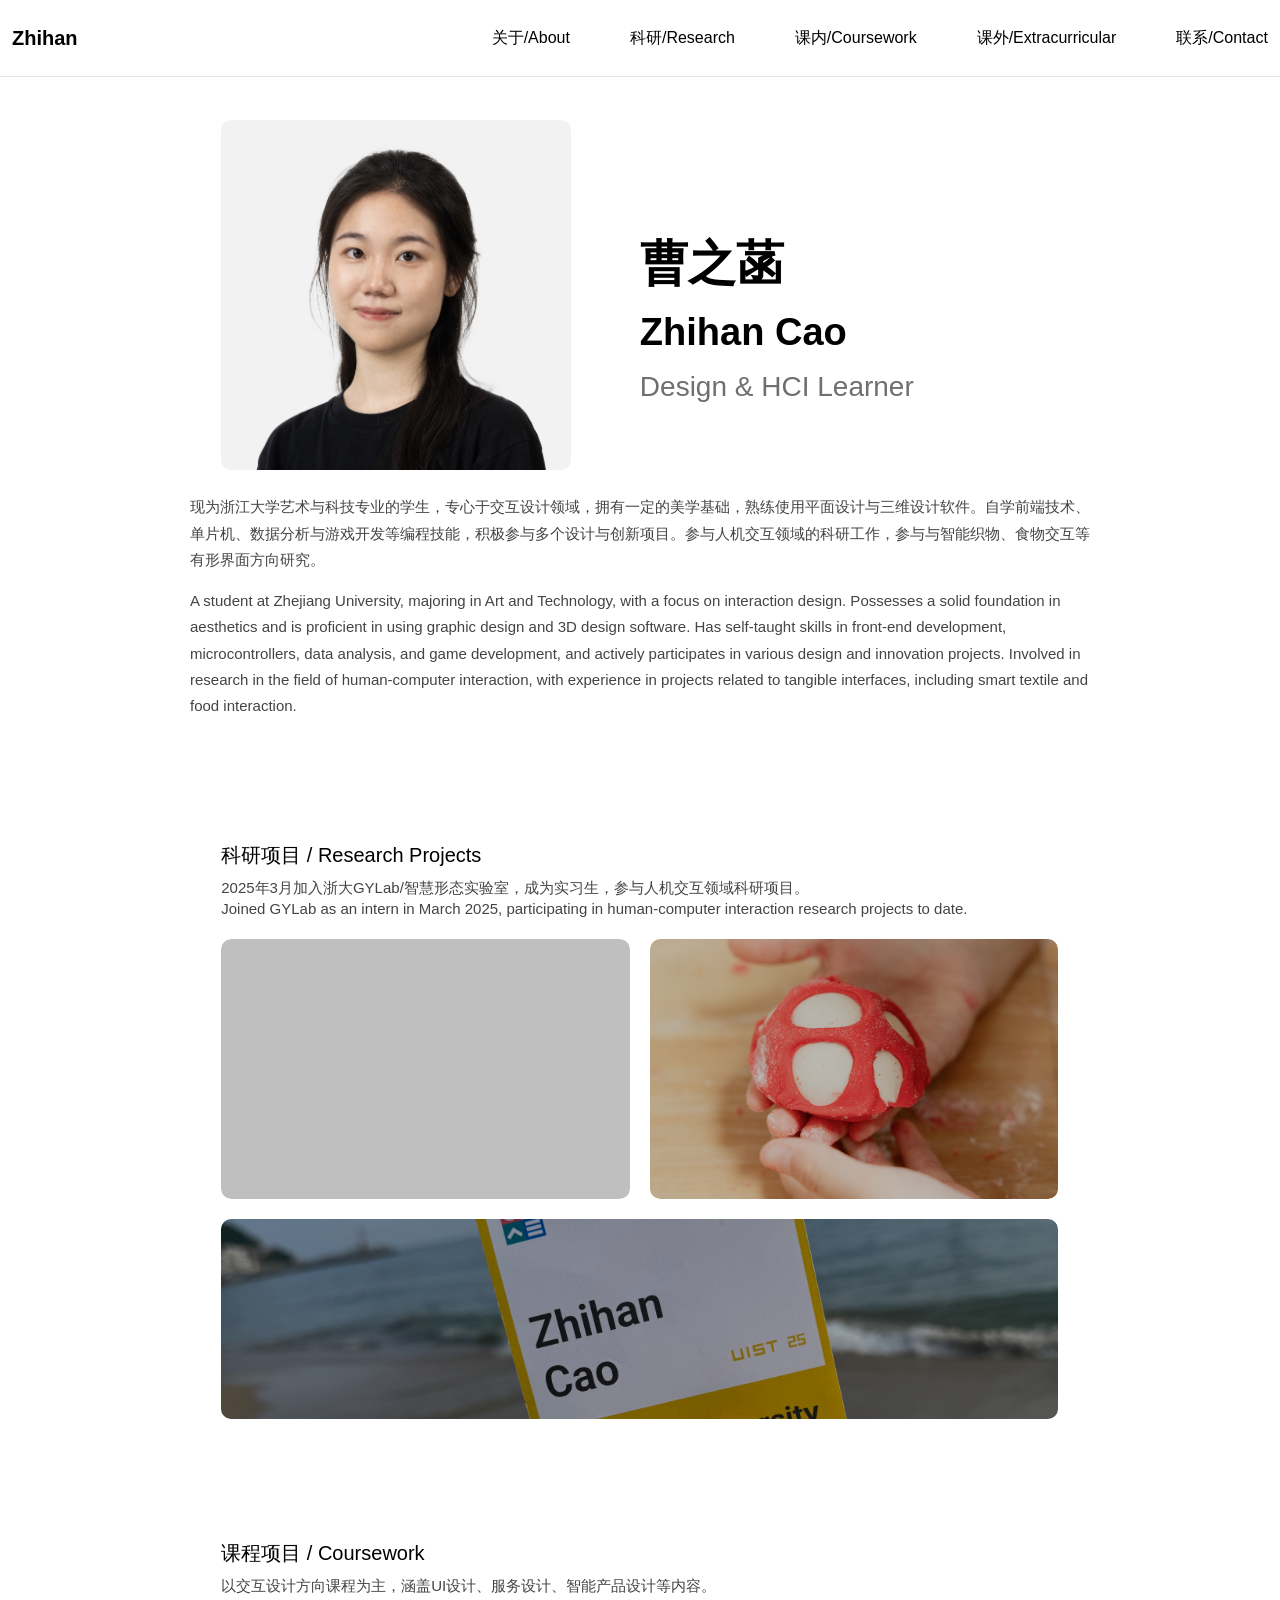
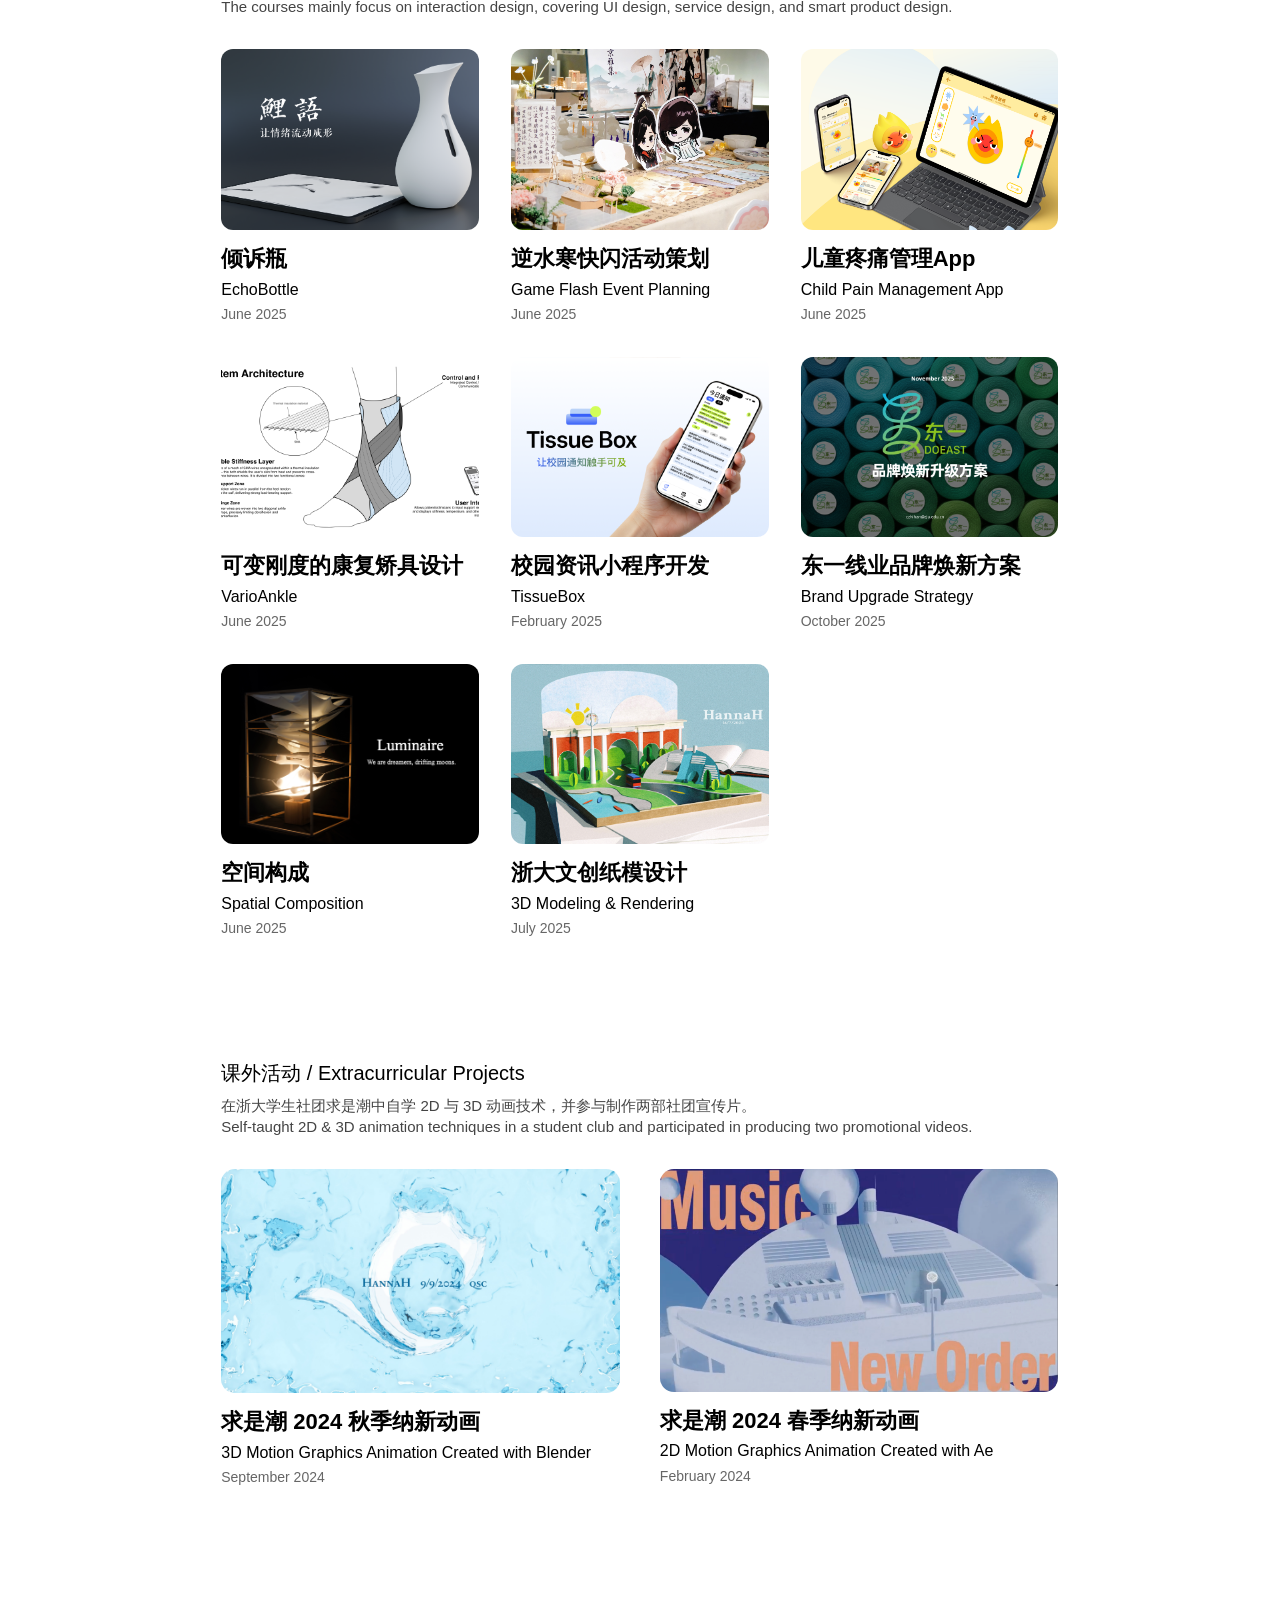
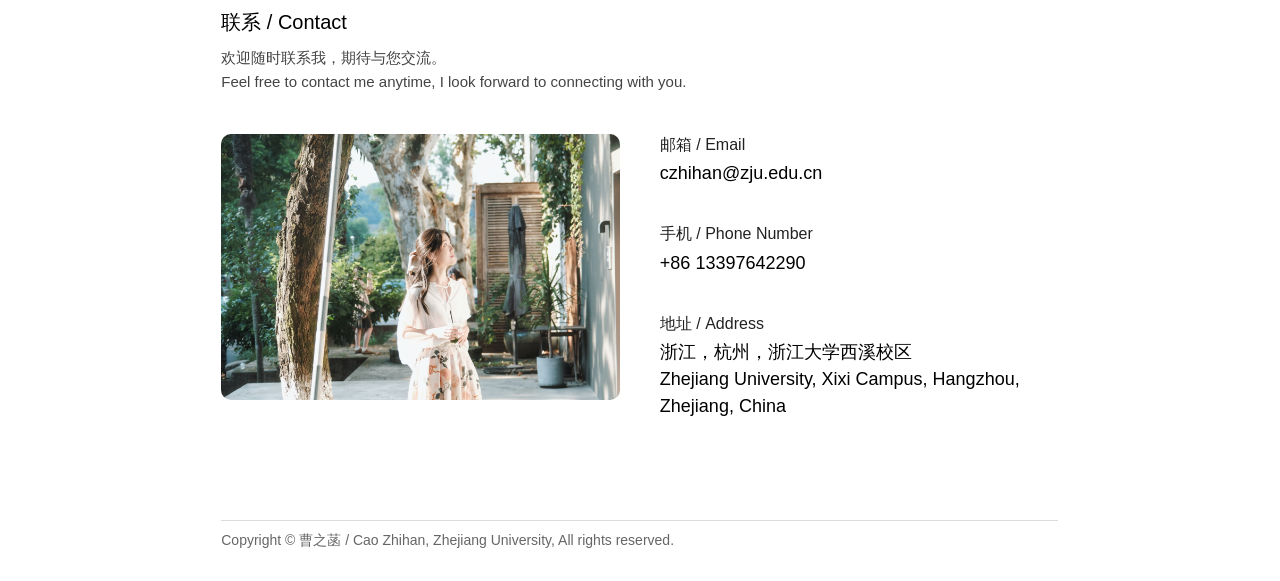
==== index.html @ 7d559c9d "去掉lock" ====
<!DOCTYPE html>
<html lang="en">
<head>
  <meta charset="UTF-8">
  <title>Zhihan Cao — Design & HCI Learner</title>
  <link rel="stylesheet" href="/css/grid.css">
  <link rel="stylesheet" href="/style.css">
</head>
<body>

<!-- ================= NAV ================= -->
<nav>
  <div class="container">
    <div class="row">
      <div class="col-2 logo">Zhihan</div>
      <div class="col-6"></div>
      <div class="col-4">
        <ul>
          <li><a href="#about">关于/About</a></li>
          <li><a href="#projects">科研/Research</a></li>
          <li><a href="#coursework">课内/Coursework</a></li>
          <li><a href="#extracurricular">课外/Extracurricular</a></li>
          <li><a href="#contact">联系/Contact</a></li>
        </ul>
      </div>
      <div class="col-1"></div>
    </div>
  </div>
</nav>

<!-- ================= HERO ================= -->
<section class="hero" id="about">
  <div class="container">
    <div class="row hero-row">
    
      <!-- LEFT: Empty space -->
      <div class="col-2"></div>
      
      <!-- LEFT: Portrait -->
      <div class="col-4 col-md-3 col-sm-10 hero-photo">
        <img src="/img/czh.JPG" alt="Portrait">
      </div>

      <!-- RIGHT: Text -->
      <div class="col-3 col-md-6 col-sm-12 hero-text">
        <h1 class="cn-name">曹之菡</h1>
        <div class="en-name">Zhihan Cao</div>
        <div class="tagline">Design & HCI Learner</div>
      </div>

    </div>

    <!-- BIO SECTION -->
    <div class="row">
      <div class="col-12 bio">
        <p class="bio-cn">
          现为浙江大学艺术与科技专业的学生，专心于交互设计领域，拥有一定的美学基础，熟练使用平面设计与三维设计软件。自学前端技术、单片机、数据分析与游戏开发等编程技能，积极参与多个设计与创新项目。参与人机交互领域的科研工作，参与与智能织物、食物交互等有形界面方向研究。
        </p>
        <p class="bio-en">
          A student at Zhejiang University, majoring in Art and Technology, with a focus on interaction design. Possesses a solid foundation in aesthetics and is proficient in using graphic design and 3D design software. Has self-taught skills in front-end development, microcontrollers, data analysis, and game development, and actively participates in various design and innovation projects. Involved in research in the field of human-computer interaction, with experience in projects related to tangible interfaces, including smart textile and food interaction.
        </p>
      </div>
    </div>

  </div>
</section>


<section class="project-section" id="projects">
  <div class="container">
    <div class="row">
      <div class="col-2"></div>
      <div class="col-8">
    <!-- SECTION TITLE -->
    <div class="project-section-title">科研项目 / <span style="font-weight:500;">Research Projects</span></div>
    <div class="project-section-subtitle">
      2025年3月加入浙大GYLab/智慧形态实验室，成为实习生，参与人机交互领域科研项目。<br>
      Joined GYLab as an intern in March 2025, participating in human-computer interaction research projects to date.
    </div>

    <!-- TWO-COLUMN GRID -->
    <div class="project-grid">

      <!-- FLEXISENSE -->
      <a href="/rs/project-flexisense.html">
        <div class="project-card" style="background-image: url('/img/flexisense.png');">
          <div class="project-overlay"></div>
          <div class="project-text">
            <div class="project-title">FlexiSense</div>
            <div class="project-desc-en">
              A Toolkit for Battery-Free Gesture<br>
              Recognition via Garment Modification
            </div>
            <div class="project-desc-cn">一种通过服装改造实现无电池手势识别的工具包</div>
          </div>
        </div>
      </a>
      
      <!-- AIRFOOD (改为不可跳转，点击显示锁提示) -->
      <div class="project-card locked-card" style="background-image: url('/img/airfood.png');" role="button" tabindex="0" aria-label="AirFood (暂未公开)">
        <div class="project-overlay"></div>
        <div class="project-text">
          <div class="project-title">AirFood</div>
          <div class="project-desc-en">
            A Pneumatic Morphing Dough Toolkit<br>
            for Kindergarten Children's Learning of Shape Transformation
          </div>
          <div class="project-desc-cn">
            一种用于幼儿园儿童几何形变学习的气动变形面团工具包
          </div>
        </div>

    </div>
</div>
    <!-- FULL WIDTH CARD: UIST -->
    <div class="project-grid-full">
      <a href="project-uist25.html">
        <div class="project-card project-card-full" style="background-image: url('/img/UIST.jpg');">
          <div class="project-overlay"></div>
          <div class="project-text">
            <div class="project-title">Attended UIST 25</div>
            <div class="project-desc-en">Korean, Busan</div>
            <div class="project-desc-cn">人机交互领域用户界面技术方向顶级会议参会经历</div>
          </div>
        </div>
      </a>
    </div>

      
      <div class="col-1"></div>
    </div>
  </div>
</section>

<!-- ================= COURSEWORK ================= -->
<section id="coursework" class="coursework-section">
  <div class="container">
    <div class="row">
      <div class="col-2"></div>

      <!-- center content -->
      <div class="col-8">

        <!-- title -->
        <div class="coursework-title">
          课程项目 / <span style="font-weight:500;">Coursework</span>
        </div>
        <div class="coursework-subtitle">
          以交互设计方向课程为主，涵盖UI设计、服务设计、智能产品设计等内容。<br>
          The courses mainly focus on interaction design, covering UI design,
          service design, and smart product design.
        </div>

        <!-- 3-column responsive grid -->
        <div class="coursework-grid">

          <!-- coursework item 1 -->
          <a href="/cw/cw-echo.html" class="cw-card">
            <div class="cw-img" style="background-image:url('/img/ecobottle.png');"></div>
            <div class="cw-info">
              <div class="cw-title-cn">倾诉瓶</div>
              <div class="cw-title-en">EchoBottle</div>
              <div class="cw-meta">June 2025</div>
            </div>
          </a>

          <!-- coursework item 2 -->
          <a href="/cw/cw-flash.html" class="cw-card">
            <div class="cw-img" style="background-image:url('/img/nsh.png');"></div>
            <div class="cw-info">
              <div class="cw-title-cn">逆水寒快闪活动策划</div>
              <div class="cw-title-en">Game Flash Event Planning</div>
              <div class="cw-meta">June 2025</div>
            </div>
          </a>

          <!-- coursework item 3 -->
          <a href="/cw/cw-childpain.html" class="cw-card">
            <div class="cw-img" style="background-image:url('/img/painpal.png');"></div>
            <div class="cw-info">
              <div class="cw-title-cn">儿童疼痛管理App</div>
              <div class="cw-title-en">Child Pain Management App</div>
              <div class="cw-meta">June 2025</div>
            </div>
          </a>

          <!-- coursework item 4 -->
          <a href="/cw/cw-ankle.html" class="cw-card">
            <div class="cw-img" style="background-image:url('/img/varioankle.png');"></div>
            <div class="cw-info">
              <div class="cw-title-cn">可变刚度的康复矫具设计</div>
              <div class="cw-title-en">VarioAnkle</div>
              <div class="cw-meta">June 2025</div>
            </div>
          </a>

          <!-- coursework item 5 -->
          <a href="/cw/cw-tissuebox.html" class="cw-card">
            <div class="cw-img" style="background-image:url('/img/tissuebox.png');"></div>
            <div class="cw-info">
              <div class="cw-title-cn">校园资讯小程序开发</div>
              <div class="cw-title-en">TissueBox</div>
              <div class="cw-meta">February 2025</div>
            </div>
          </a>

          <!-- coursework item 6 -->
          <a href="/cw/cw-brand.html" class="cw-card">
            <div class="cw-img" style="background-image:url('/img/doeast.png');"></div>
            <div class="cw-info">
              <div class="cw-title-cn">东一线业品牌焕新方案</div>
              <div class="cw-title-en">Brand Upgrade Strategy</div>
              <div class="cw-meta">October 2025</div>
            </div>
          </a>

          <!-- coursework item 7 -->
          <a href="/cw/cw-composition.html" class="cw-card">
            <div class="cw-img" style="background-image:url('/img/spatial.png');"></div>
            <div class="cw-info">
              <div class="cw-title-cn">空间构成</div>
              <div class="cw-title-en">Spatial Composition</div>
              <div class="cw-meta">June 2025</div>
            </div>
          </a>

          <!-- coursework item 8 -->
          <a href="/cw/cw-paper.html" class="cw-card">
            <div class="cw-img" style="background-image:url('/img/paper.JPG');"></div>
            <div class="cw-info">
              <div class="cw-title-cn">浙大文创纸模设计</div>
              <div class="cw-title-en">3D Modeling & Rendering</div>
              <div class="cw-meta">July 2025</div>
            </div>
          </a>

        </div>

      </div>

      <div class="col-2"></div>
    </div>
  </div>
</section>
<!-- ================= EXTRACURRICULAR ================= -->
<section id="extracurricular" class="extra-section">
  <div class="container">
    <div class="row">
      <div class="col-2"></div>

      <div class="col-8">

        <!-- title -->
        <div class="extra-title">
          课外活动 / <span style="font-weight:500;">Extracurricular Projects</span>
        </div>

        <div class="extra-subtitle">
          在浙大学生社团求是潮中自学 2D 与 3D 动画技术，并参与制作两部社团宣传片。<br>
          Self-taught 2D & 3D animation techniques in a student club and participated in producing two promotional videos.
        </div>

        <!-- grid -->
        <div class="extra-grid">

          <!-- Project 1 -->
          <a href="/extra/extra-fall2024.html" class="extra-card">
            <div class="extra-media">
              <!-- DEFAULT STATIC IMAGE -->
              <img class="extra-img" src="/img/extra-1.jpg" alt="thumbnail">

              <!-- VIDEO ON HOVER -->
              <video class="extra-video" 
                  src="video/extra-1.mp4" 
                  muted 
                  autoplay 
                  loop 
                  playsinline 
                  preload="auto"></video>

            </div>

            <div class="extra-info">
              <div class="extra-title-cn">求是潮 2024 秋季纳新动画</div>
              <div class="extra-title-en">3D Motion Graphics Animation Created with Blender</div>
              <div class="extra-meta">September 2024</div>
            </div>
          </a>

          <!-- Project 2 -->
          <a href="extra-spring2024.html" class="extra-card">
            <div class="extra-media">
              <img class="extra-img" src="/img/extra-2.png" alt="thumbnail">
              <video class="extra-video" 
                  src="video/extra-2.mp4" 
                  muted 
                  autoplay 
                  loop 
                  playsinline 
                  preload="auto"></video>
            </div>
            <div class="extra-info">
              <div class="extra-title-cn">求是潮 2024 春季纳新动画</div>
              <div class="extra-title-en">2D Motion Graphics Animation Created with Ae</div>
              <div class="extra-meta">February 2024</div>
            </div>
          </a>

        </div>

      </div>
      <div class="col-2"></div>
    </div>
  </div>
</section>

<!-- ================= CONTACT ================= -->
<section id="contact" class="contact-section">
  <div class="container">
    <div class="row">
      <div class="col-2"></div>

      <!-- CENTER AREA -->
      <div class="col-8">

        <!-- Title -->
        <div class="contact-title">
          联系 / <span style="font-weight:500;">Contact</span>
        </div>

        <!-- Subtitle -->
        <div class="contact-subtitle">
          欢迎随时联系我，期待与您交流。<br>
          Feel free to contact me anytime, I look forward to connecting with you.
        </div>

        <div class="contact-grid">

          <!-- LEFT: Photo -->
          <div class="contact-photo">
            <img src="/img/contact.JPG" alt="contact-photo">
          </div>

          <!-- RIGHT: Info -->
          <div class="contact-info">

            <!-- Email -->
            <div class="contact-block">
              <div class="contact-label">邮箱 / Email</div>
              <div class="contact-value">czhihan@zju.edu.cn</div>
            </div>

            <!-- Phone -->
            <div class="contact-block">
              <div class="contact-label">手机 / Phone Number</div>
              <div class="contact-value">+86 13397642290</div>
            </div>

            <!-- Address -->
            <div class="contact-block">
              <div class="contact-label">地址 / Address</div>
              <div class="contact-value">
                浙江，杭州，浙江大学西溪校区<br>
                Zhejiang University, Xixi Campus, Hangzhou, Zhejiang, China
              </div>
            </div>


          </div><!-- end contact-info -->

        </div><!-- end contact-grid -->

      </div>

      <div class="col-2"></div>
    </div>
  </div>
</section>
<!-- ================= FOOTER ================= -->
<footer class="footer">
  <div class="container">
    <div class="row">
      <div class="col-2"></div>
      <div class="col-8">
        <div class="footer-line"></div>
        <div class="footer-text">
          Copyright © 曹之菡 / Cao Zhihan, Zhejiang University, All rights reserved.
        </div>
      </div>
      <div class="col-2"></div>
    </div>
  </div>
</footer>



</body>
</html>
---- css/grid.css ----
/* ====== 12-Grid System ====== */

.container {
  width: 100%;
  max-width: 1400px;
  margin: 0 auto;
  padding: 0 24px;
  box-sizing: border-box;
}

.row {
  display: flex;
  flex-wrap: wrap;
  margin-left: -12px;
  margin-right: -12px;
}

.col {
  padding-left: 12px;
  padding-right: 12px;
  box-sizing: border-box;
}

/* 12 Columns */
.col-1 { width: 8.33%; }
.col-2 { width: 16.66%; }
.col-3 { width: 25%; }
.col-4 { width: 33.33%; }
.col-5 { width: 41.66%; }
.col-6 { width: 50%; }
.col-7 { width: 58.33%; }
.col-8 { width: 66.66%; }
.col-9 { width: 75%; }
.col-10 { width: 83.33%; }
.col-11 { width: 91.66%; }
.col-12 { width: 100%; }

/* Responsive Grid */
@media (max-width: 1024px) {
  .col-md-6 { width: 50%; }
  .col-md-12 { width: 100%; }
}

@media (max-width: 768px) {
  .col-sm-12 { width: 100%; }
}
---- style.css ----
/* ========== FONT ========== */
html {
  scroll-behavior: smooth;
}

body {
  margin: 0;
  font-family: -apple-system, BlinkMacSystemFont, "SF Pro", "SF Pro Display", sans-serif;
  color: #000;
  line-height: 1.4;
  padding-top: 60px;
}
/* ========== SCROLL ANCHOR ========== */
#about,
#projects,
#coursework,
#extracurricular,
#contact {
  scroll-margin-top: 100px;
}
/* ====== NAV ====== */
nav {
  width: 100%;
  padding: 24px 0;
  border-bottom: 1px solid #e5e5e5;
  position: fixed;
  top: 0;
  left: 0;
  z-index: 1000;
  background: #fff;
}

nav .row {
  align-items: center;
}

nav .logo {
  font-size: 20px;
  font-weight: 600;
}

nav ul {
  display: flex;
  gap: 60px;
  list-style: none;
  justify-content: flex-end;
  margin: 0;
  padding: 0;
  align-items: center;
}

nav a {
  color: #000;
  text-decoration: none;
  font-size: 16px;
  font-weight: 500;
  white-space: nowrap;
}

/* ====== HERO ====== */
.hero {
  padding: 60px 0 40px;
}

.hero-row {
  align-items: center;
}

.hero-photo img {
  width: 350px;
  border-radius: 10px;
}

.cn-name {
  font-size: 48px;
  font-weight: 700;
  margin-bottom: 8px;
}

.en-name {
  font-size: 38px;
  font-weight: 700;
  margin: 0;
}

.tagline {
  margin-top: 8px;
  font-size: 28px;
  color: #6f6f6f;
  font-weight: 500;
}

/* ====== BIO ====== */
.bio {
  margin-top: 3px;
  max-width: 900px;
  margin-left: auto;
  margin-right: auto;
}

.bio-cn,
.bio-en {
  font-size: 15px;
  line-height: 1.75;
  margin-bottom: 2px;
  color: #444;
}


/* ========== SECTION ========== */
.section-title {
  font-size: 16px;
  font-weight: 500;
  margin: 40px 0 16px;
}

/* Placeholder boxes */
.placeholder {
  width: 100%;
  padding-bottom: 70%;
  background: #dcdcdc;
  border-radius: 4px;
  margin-bottom: 16px;
}

/* Project card */
.project-card {
  margin-bottom: 40px;
  cursor: pointer;
}

.project-card-title {
  font-size: 18px;
  font-weight: 600;
}

.project-meta {
  font-size: 14px;
  color: #333;
}

/* ========== CONTACT ========== */
.contact {
  margin: 80px 0 120px;
}

/* ========== RESPONSIVE ========== */
@media (max-width: 768px) {
  .hero h1 {
    font-size: 36px;
  }
  .hero .tagline {
    font-size: 22px;
  }
}
/* =======================
   PROJECT CARD COMPONENT
   ======================= */

.project-section {
  margin-top: 80px;
}

.project-section-title {
  font-size: 20px;
  font-weight: 500;
}

.project-section-subtitle {
  margin-top: 8px;
  font-size: 15px;
  color: #444;
}

.project-grid {
  margin-top: 20px;
  display: grid;
  grid-template-columns: repeat(2, 1fr);
  gap: 20px;
}

.project-grid-full {
  margin-top: -20px;
}

.project-card {
  position: relative;
  height: 260px;
  border-radius: 10px;
  overflow: hidden;
  cursor: pointer;
  background-size: cover;
  background-position: center;
  transition: transform 0.3s ease;
}

.project-card:hover {
  transform: translateY(-4px);
}
.project-card-full {
  max-height: 200px;
  margin: 0 auto;
}

/* Dark overlay */
.project-overlay {
  position: absolute;
  inset: 0;
  background: rgba(0,0,0,0.25);
  backdrop-filter: blur(0px);
  transition: all 0.4s ease;
}

/* Hover: stronger blur + darker overlay */
.project-card:hover .project-overlay {
  background: rgba(0,0,0,0.45);
  backdrop-filter: blur(6px);
}

/* Text container */
.project-text {
  position: absolute;
  inset: 0;
  color: white;
  display: flex;
  flex-direction: column;
  justify-content: center;
  text-align: center;
  opacity: 0;
  transition: opacity 0.4s ease;
  padding: 0 32px;
}

.project-card:hover .project-text {
  opacity: 1;
}

.project-title {
  font-size: 30px;
  font-weight: 500;
  text-shadow: 0 4px 4px rgba(0,0,0,0.25);
}

.project-desc-en {
  font-size: 20px;
  margin-top: 5px;
  font-weight: 300;
  text-shadow: 0 4px 4px rgba(0,0,0,0.25);
}

.project-desc-cn {
  font-size: 18px;
  margin-top: 10px;
  font-weight: 300;
  text-shadow: 0 4px 4px rgba(0,0,0,0.25);
}

/* Full width card */
.project-card-full {
  height: 420px;
}

/* Mobile responsive */
@media (max-width: 900px) {
  .project-grid {
    grid-template-columns: 1fr;
  }
}

/* =============================
   COURSEWORK SECTION
============================= */

.coursework-section {
  margin-top: 120px;
}

.coursework-title {
  font-size: 20px;
  font-weight: 500;
}

.coursework-subtitle {
  margin-top: 8px;
  font-size: 15px;
  color: #444;
}

.coursework-grid {
  margin-top: 32px;
  display: grid;
  grid-template-columns: repeat(3, 1fr);
  gap: 32px;
}

/* Card container */
.cw-card {
  display: block;
  text-decoration: none;
  color: black;
  transition: transform 0.3s ease;
  background: none;     /* 去掉白色块 */
}

/* 去掉 card 自身阴影，只负责上浮 */
.cw-card:hover {
  transform: translateY(-4px);
}

/* 图片 + 文字整体上浮 ＝ 图片上浮 + 图片阴影 */
.cw-card:hover .cw-img {
  transform: translateY(-4px);
  box-shadow: 0px 8px 24px rgba(0,0,0,0.15);  /* 阴影加在图片上 */
}

/* 文字跟随上浮（可选） */
.cw-card:hover .cw-info {
  transform: translateY(-2px);
}

/* Thumbnail */
.cw-img {
  width: 100%;
  padding-bottom: 70%;
  background-size: cover;
  background-position: center;
  border-radius: 12px;
  transition: transform 0.3s ease, box-shadow 0.3s ease;
}


/* Hover: image lifts together */
.cw-card:hover .cw-img {
  transform: translateY(-3px);
}

/* Text block */
.cw-info {
  margin-top: 14px;
}

/* Typography */
.cw-title-cn {
  font-size: 22px;
  font-weight: 600;
}

.cw-title-en {
  font-size: 16px;
  font-weight: 400;
  margin-top: 4px;
}

.cw-meta {
  font-size: 14px;
  color: #666;
  margin-top: 4px;
}

/* RESPONSIVE */
@media (max-width: 900px) {
  .coursework-grid {
    grid-template-columns: repeat(2, 1fr);
  }
}

@media (max-width: 600px) {
  .coursework-grid {
    grid-template-columns: 1fr;
  }
}
/* =============================
   EXTRACURRICULAR PROJECTS
============================= */

.extra-section {
  margin-top: 120px;
}

.extra-title {
  font-size: 20px;
  font-weight: 500;
}

.extra-subtitle {
  margin-top: 8px;
  font-size: 15px;
  color: #444;
}

.extra-grid {
  margin-top: 32px;
  display: grid;
  grid-template-columns: repeat(2, 1fr);
  gap: 40px;
}

/* Card container (no white box!) */
.extra-card {
  display: block;
  color: black;
  text-decoration: none;
  transition: transform 0.3s ease;
}

.extra-card:hover {
  transform: translateY(-6px);
}

/* media container */
.extra-media {
  width: 100%;
  position: relative;
  border-radius: 14px;
  overflow: hidden;
}

/* static image */
.extra-img {
  width: 100%;
  display: block;
  transition: transform 0.3s ease;
}

/* video hidden by default */
.extra-video {
  position: absolute;
  inset: 0;
  width: 100%;
  height: 100%;
  object-fit: cover;
  opacity: 0;
  transition: opacity 0.35s ease;
  border-radius: inherit;
}

/* Hover: image slightly lifts */
.extra-card:hover .extra-img {
  transform: translateY(-3px);
}

/* Hover: video fades in */
.extra-card:hover .extra-video {
  opacity: 1;
}

/* text */
.extra-info {
  margin-top: 14px;
  transition: transform 0.3s ease;
}

.extra-card:hover .extra-info {
  transform: translateY(-3px);
}

.extra-title-cn {
  font-size: 22px;
  font-weight: 600;
}

.extra-title-en {
  font-size: 16px;
  margin-top: 4px;
}

.extra-meta {
  font-size: 14px;
  color: #666;
  margin-top: 4px;
}

/* responsive */
@media (max-width: 900px) {
  .extra-grid {
    grid-template-columns: 1fr;
  }
}
/* =============================
   CONTACT SECTION
============================= */

.contact-section {
  margin-top: 120px;
  margin-bottom: 100px;
}

.contact-title {
  font-size: 20px;
  font-weight: 500;
}

.contact-subtitle {
  margin-top: 10px;
  font-size: 15px;
  line-height: 1.6;
  color: #444;
}

.contact-grid {
  margin-top: 40px;
  display: grid;
  grid-template-columns: 1fr 1fr;
  gap: 40px;
  align-items: start;
}

/* Photo block */
.contact-photo img {
  width: 100%;
  border-radius: 10px;
  object-fit: cover;
}

/* Info Area */
.contact-info {
  display: flex;
  flex-direction: column;
  gap: 36px;
}


.contact-label {
  font-size: 16px;
  font-weight: 400;
  color: #222;
  margin-bottom: 4px;
}

.contact-value {
  font-size: 18px;
  line-height: 1.5;
}

/* responsive */
@media (max-width: 900px) {
  .contact-grid {
    grid-template-columns: 1fr;
  }
}
/* =============================
   FOOTER
============================= */

.footer {
  margin-top: 20px;
  margin-bottom: 30px;
}

.footer-line {
  width: 100%;
  height: 1px;
  background: #dcdcdc;
  margin-bottom: 10px;
}

.footer-text {
  font-size: 14px;
  color: #666;
  text-align: left;
}
/* ---------- Project Detail Page ---------- */

.project-detail {
  margin-top: 20px;
}

/* 视频头图 */
.project-video-wrapper {
  width: 100%;
  margin-bottom: 40px;
}

.project-video {
  width: 100%;
  border-radius: 12px;
}

/* 标题区 */
.project-title-block {
  margin-bottom: 30px;
}

.project-subtitle {
  font-size: 18px;
  color: rgba(0, 0, 0, 0.6);
  margin-bottom: 0px;
  font-family: "SF Pro", sans-serif;
  font-weight: 500;
  line-height: 0.4;
}

.project-title-cn {
  font-size: 25px;
  font-family: "Alibaba PuHuiTi 3.0", sans-serif;
  margin-bottom: 0px;
  line-height: 0.2;
  font-weight: 500;
}

.project-title-en {
  font-size: 30px;
  font-family: "SF Pro Display", sans-serif;
  font-weight: 700;
  line-height: 0.2;
  margin-bottom: 0px;
}

.project-title-en-2 {
  font-weight: 500;
  font-family: "SF Pro Display", sans-serif;
  line-height: 0.2;
  font-size: 23px;
}

/* Abstract 标题 */
.section-heading {
  font-size: 25px;
  margin-top: 0px;
  margin-bottom: 0px;
  font-family: "SF Pro Display", sans-serif;
  font-weight: 500;
  line-height: 0.2;
}

/* Abstract 文本 */
.abstract-en {
  font-size: 18px;
  line-height: 1.2;
  font-family: "SF Pro Display", sans-serif;
  margin-bottom: 18px;
}

.abstract-cn {
  font-size: 18px;
  line-height: 1.2;
  font-family: "Alibaba PuHuiTi 3.0", sans-serif;
  margin-bottom: 80px;
}
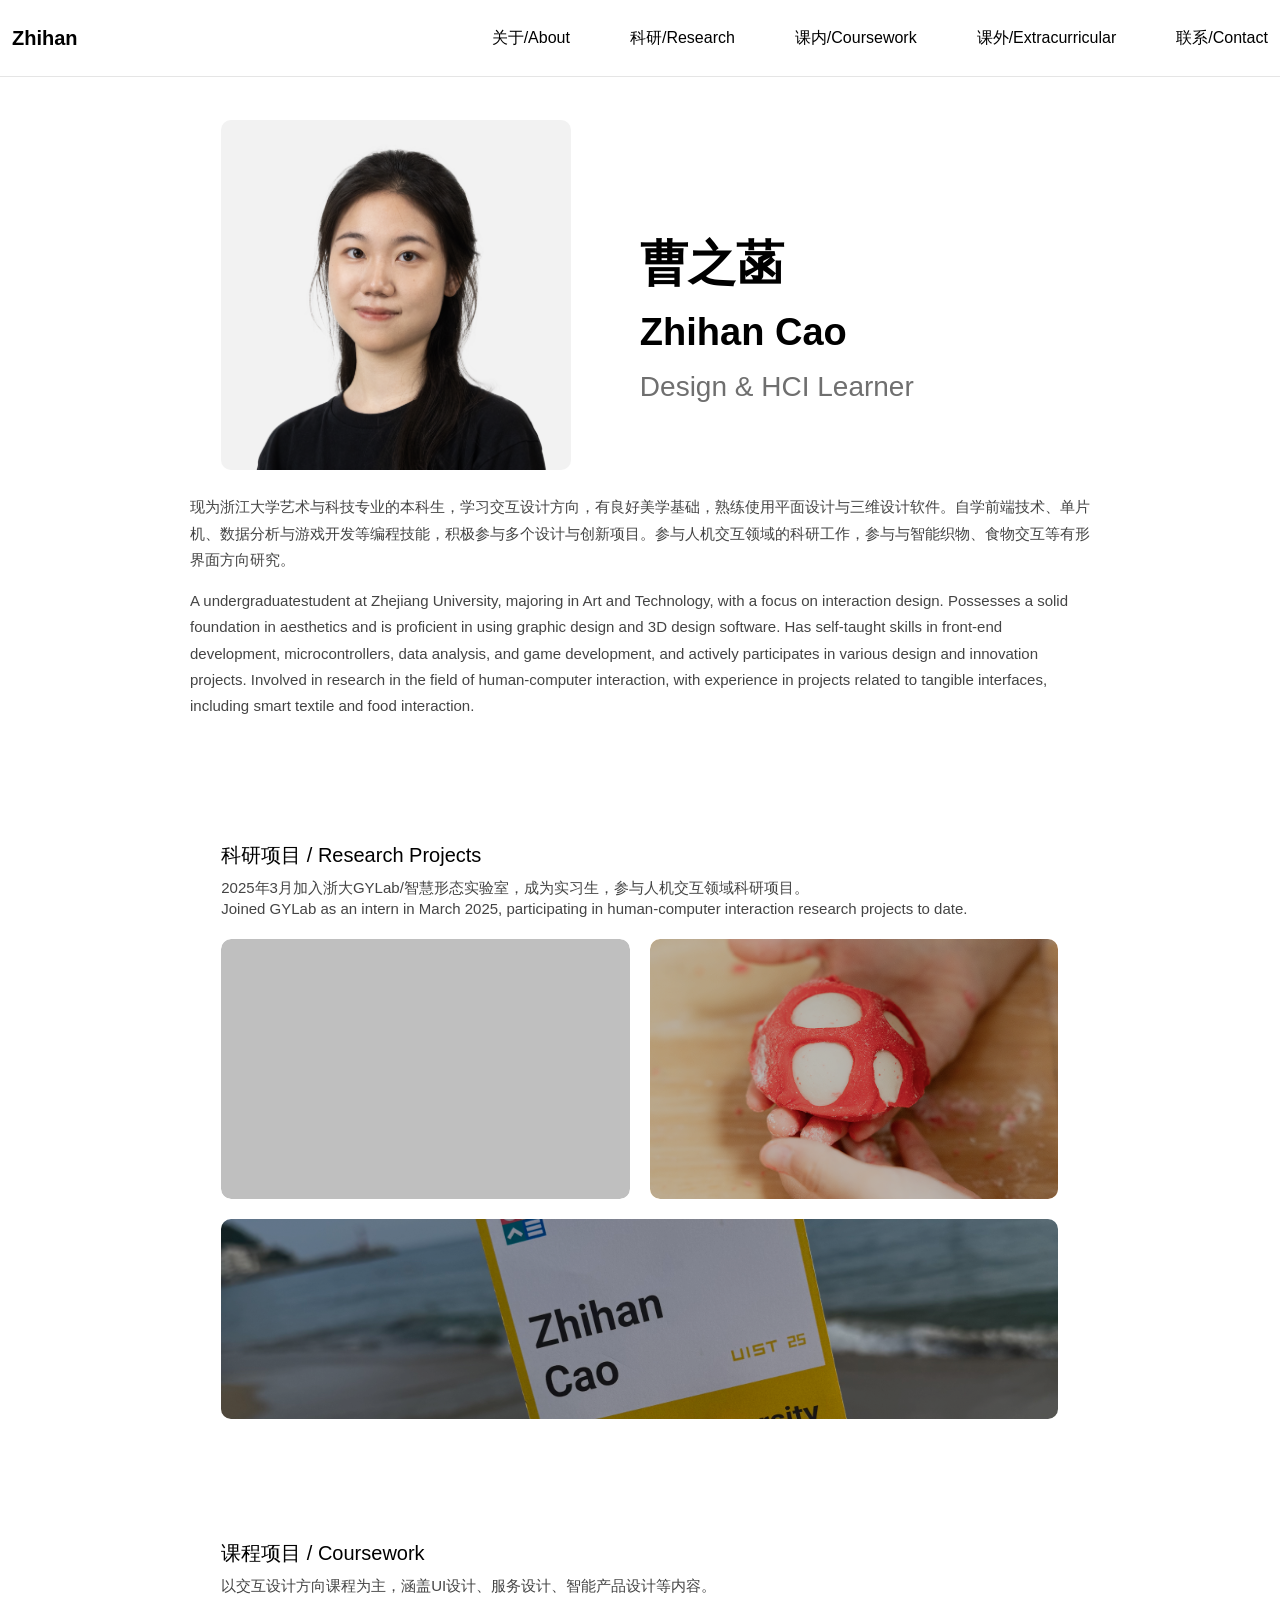
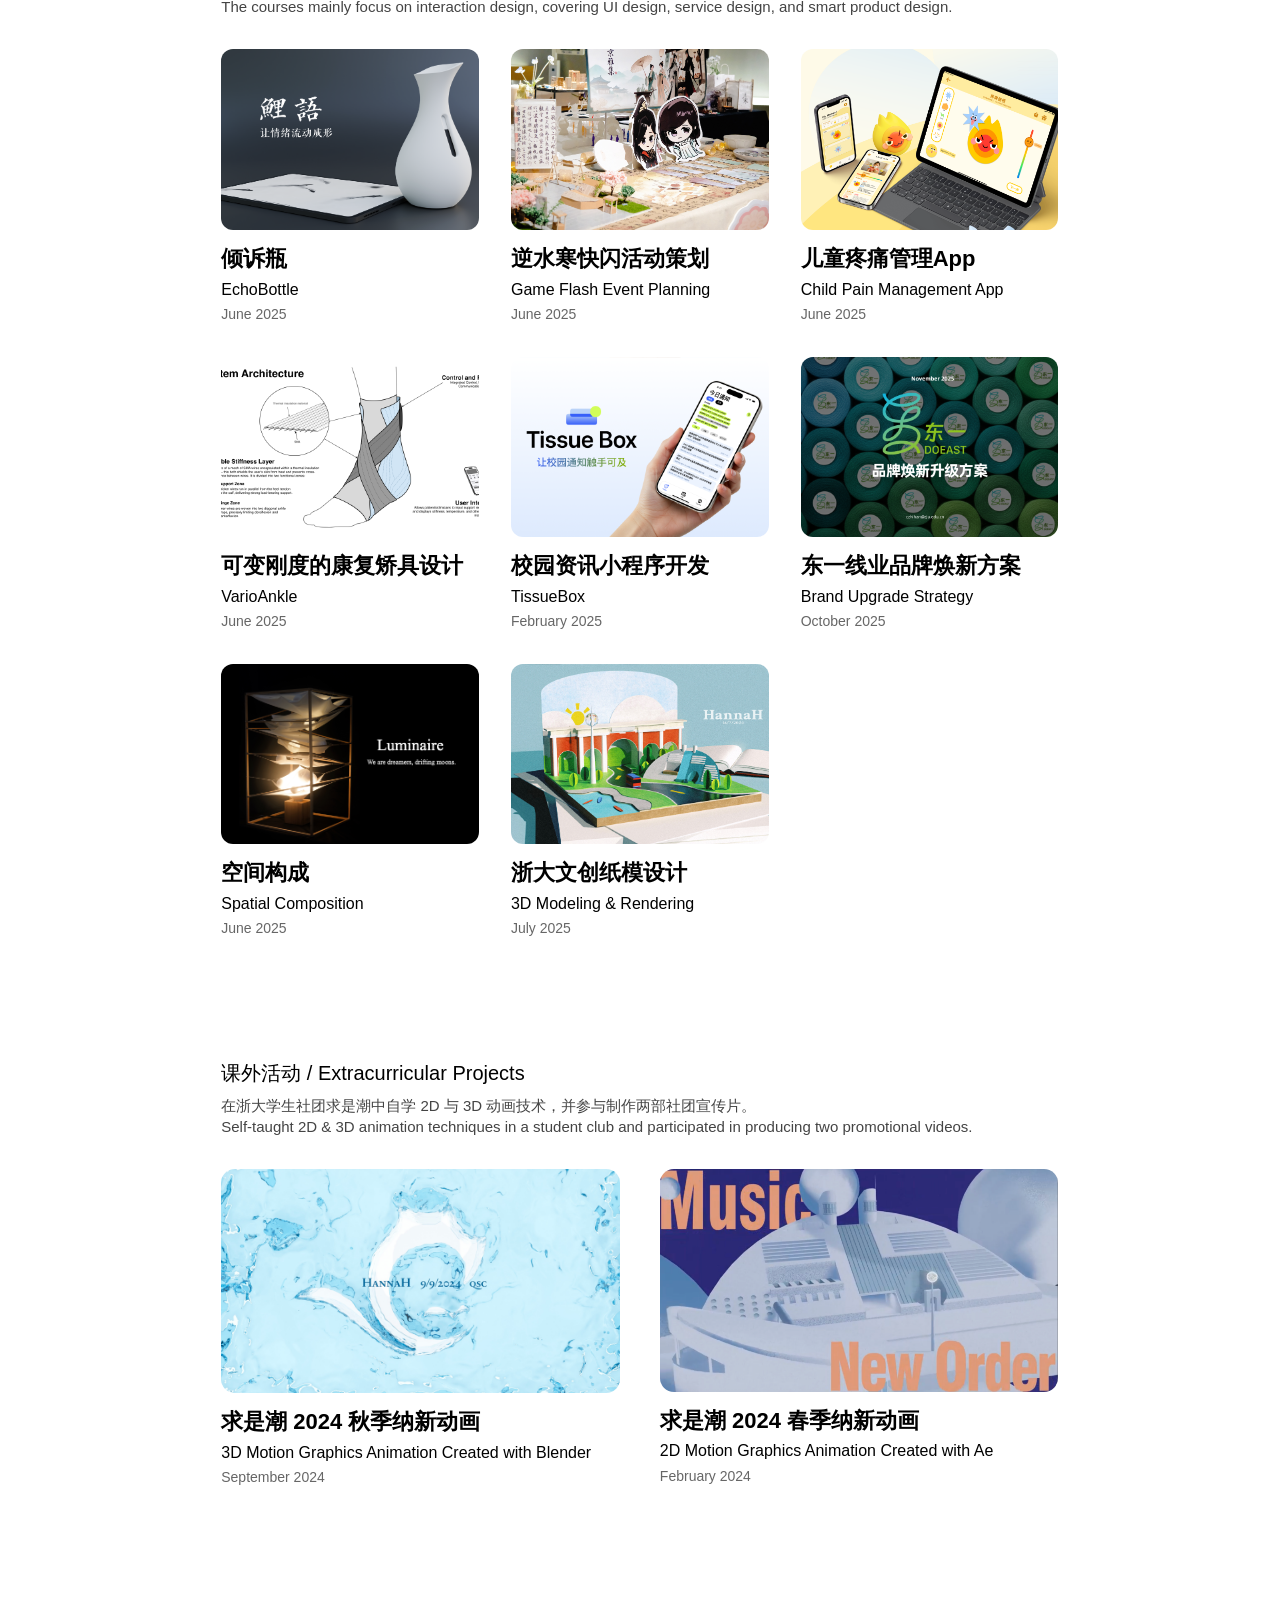
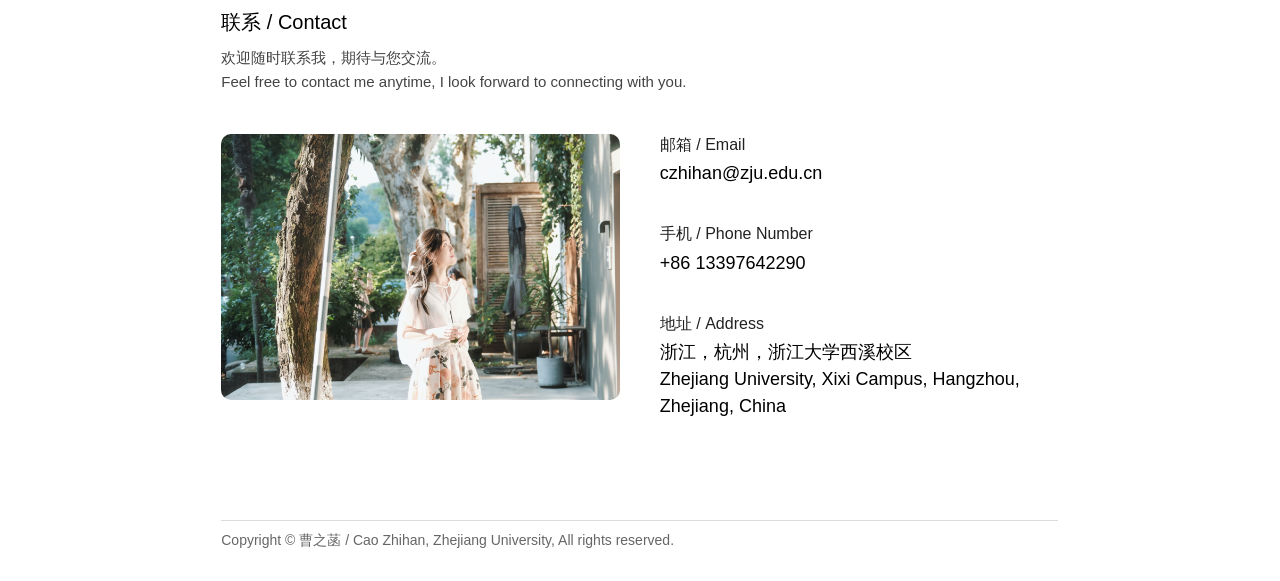
==== commit b43e2c90: "文案修改" ====
--- a/index.html
+++ b/index.html
@@ -54,10 +54,10 @@
     <div class="row">
       <div class="col-12 bio">
         <p class="bio-cn">
-          现为浙江大学艺术与科技专业的学生，专心于交互设计领域，拥有一定的美学基础，熟练使用平面设计与三维设计软件。自学前端技术、单片机、数据分析与游戏开发等编程技能，积极参与多个设计与创新项目。参与人机交互领域的科研工作，参与与智能织物、食物交互等有形界面方向研究。
+          现为浙江大学艺术与科技专业的本科生，学习交互设计方向，有良好美学基础，熟练使用平面设计与三维设计软件。自学前端技术、单片机、数据分析与游戏开发等编程技能，积极参与多个设计与创新项目。参与人机交互领域的科研工作，参与与智能织物、食物交互等有形界面方向研究。
         </p>
         <p class="bio-en">
-          A student at Zhejiang University, majoring in Art and Technology, with a focus on interaction design. Possesses a solid foundation in aesthetics and is proficient in using graphic design and 3D design software. Has self-taught skills in front-end development, microcontrollers, data analysis, and game development, and actively participates in various design and innovation projects. Involved in research in the field of human-computer interaction, with experience in projects related to tangible interfaces, including smart textile and food interaction.
+          A undergraduatestudent at Zhejiang University, majoring in Art and Technology, with a focus on interaction design. Possesses a solid foundation in aesthetics and is proficient in using graphic design and 3D design software. Has self-taught skills in front-end development, microcontrollers, data analysis, and game development, and actively participates in various design and innovation projects. Involved in research in the field of human-computer interaction, with experience in projects related to tangible interfaces, including smart textile and food interaction.
         </p>
       </div>
     </div>
@@ -114,7 +114,7 @@
 </div>
     <!-- FULL WIDTH CARD: UIST -->
     <div class="project-grid-full">
-      <a href="project-uist25.html">
+      <!--<a href="project-uist25.html">-->
         <div class="project-card project-card-full" style="background-image: url('/img/UIST.jpg');">
           <div class="project-overlay"></div>
           <div class="project-text">
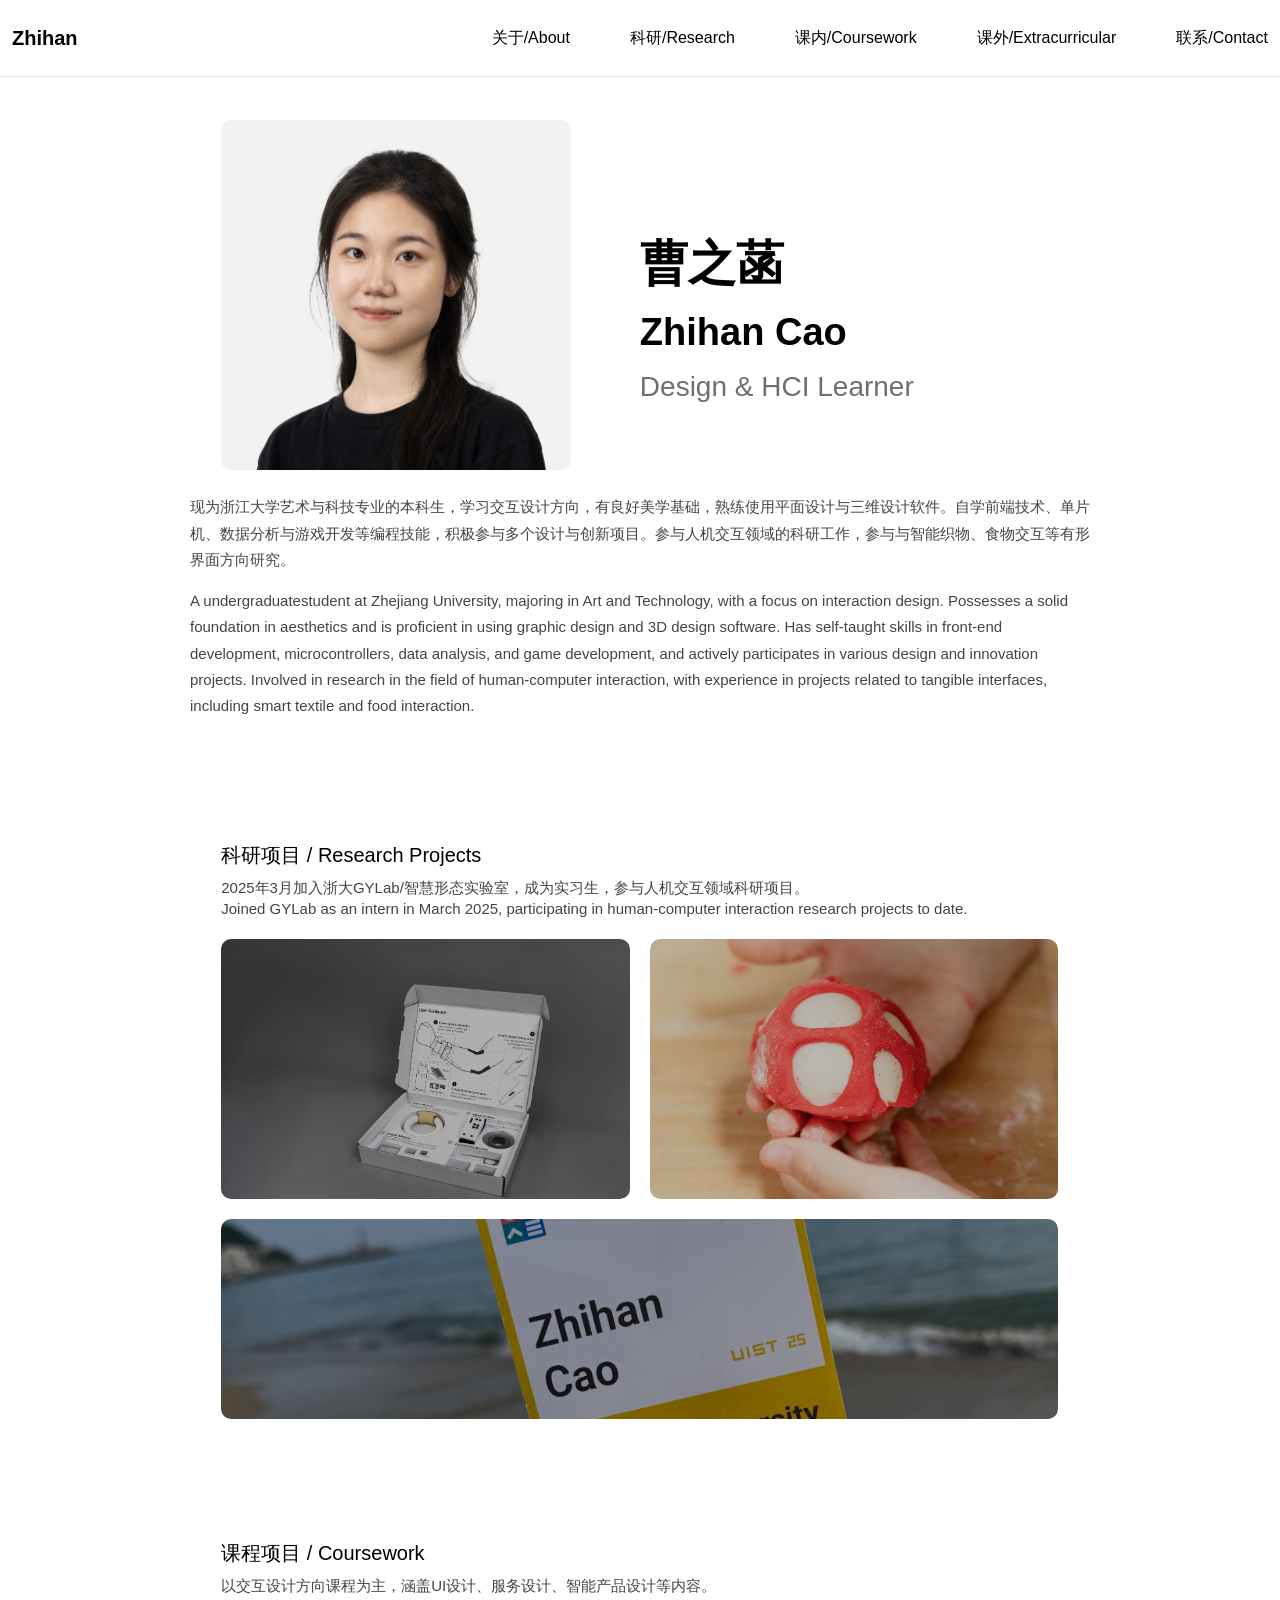
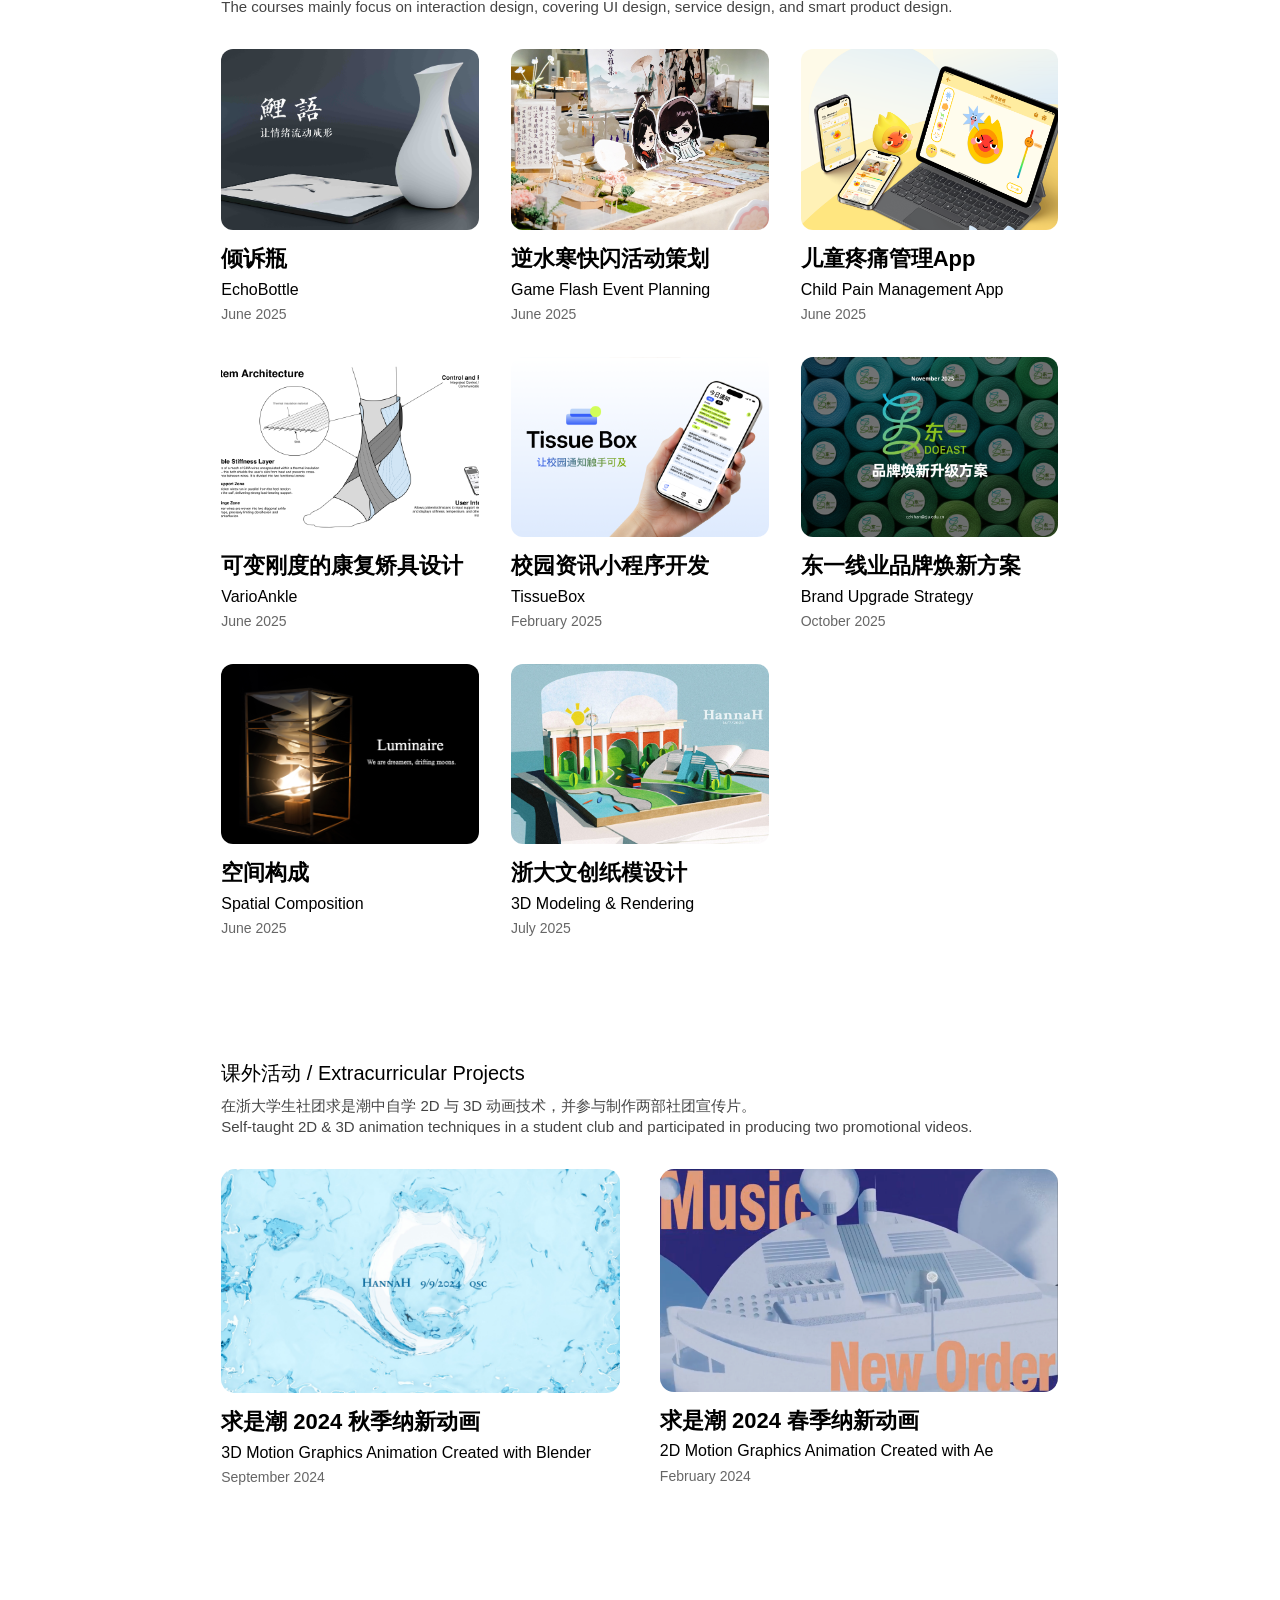
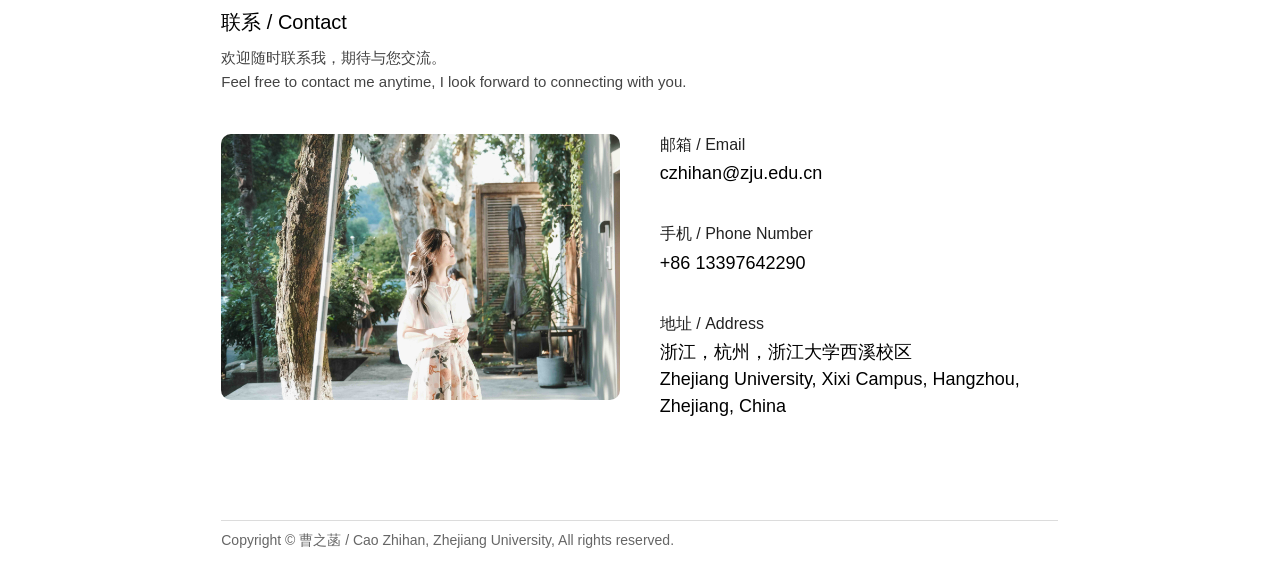
==== commit a07df40a: "压缩图片" ====
--- a/index.html
+++ b/index.html
@@ -5,6 +5,8 @@
   <title>Zhihan Cao — Design & HCI Learner</title>
   <link rel="stylesheet" href="/css/grid.css">
   <link rel="stylesheet" href="/style.css">
+  <link rel="icon" href="/img/zhihan.png" type="image/png">
+  <link rel="apple-touch-icon" href="/img/zhihan.png">
 </head>
 <body>
 
@@ -83,7 +85,7 @@
 
       <!-- FLEXISENSE -->
       <a href="/rs/project-flexisense.html">
-        <div class="project-card" style="background-image: url('/img/flexisense.png');">
+        <div class="project-card" style="background-image: url('/img/flexisense.jpg');">
           <div class="project-overlay"></div>
           <div class="project-text">
             <div class="project-title">FlexiSense</div>
@@ -156,7 +158,7 @@
 
           <!-- coursework item 1 -->
           <a href="/cw/cw-echo.html" class="cw-card">
-            <div class="cw-img" style="background-image:url('/img/ecobottle.png');"></div>
+            <div class="cw-img" style="background-image:url('/img/ecobottle.jpg');"></div>
             <div class="cw-info">
               <div class="cw-title-cn">倾诉瓶</div>
               <div class="cw-title-en">EchoBottle</div>
@@ -226,7 +228,7 @@
 
           <!-- coursework item 8 -->
           <a href="/cw/cw-paper.html" class="cw-card">
-            <div class="cw-img" style="background-image:url('/img/paper.JPG');"></div>
+            <div class="cw-img" style="background-image:url('/img/paper.jpeg');"></div>
             <div class="cw-info">
               <div class="cw-title-cn">浙大文创纸模设计</div>
               <div class="cw-title-en">3D Modeling & Rendering</div>
@@ -338,7 +340,7 @@
 
           <!-- LEFT: Photo -->
           <div class="contact-photo">
-            <img src="/img/contact.JPG" alt="contact-photo">
+            <img src="/img/contact.jpeg" alt="contact-photo">
           </div>
 
           <!-- RIGHT: Info -->
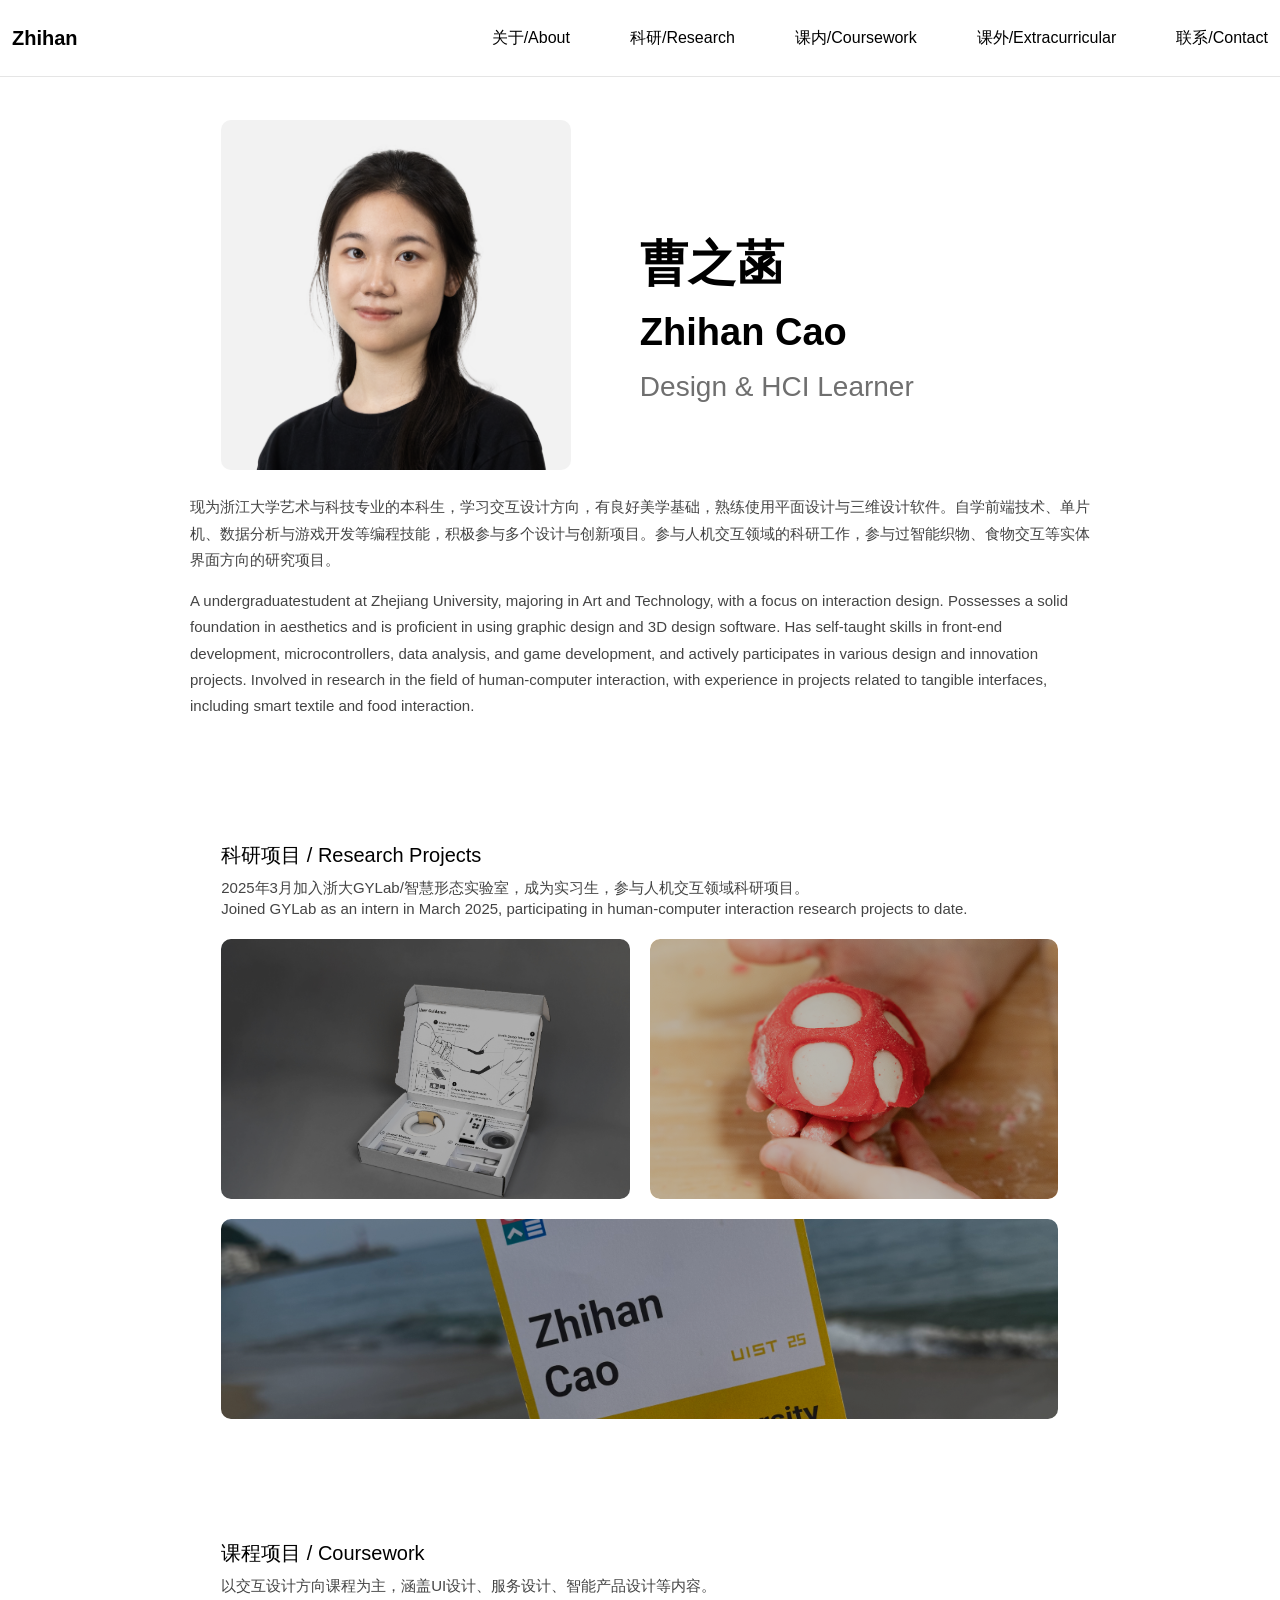
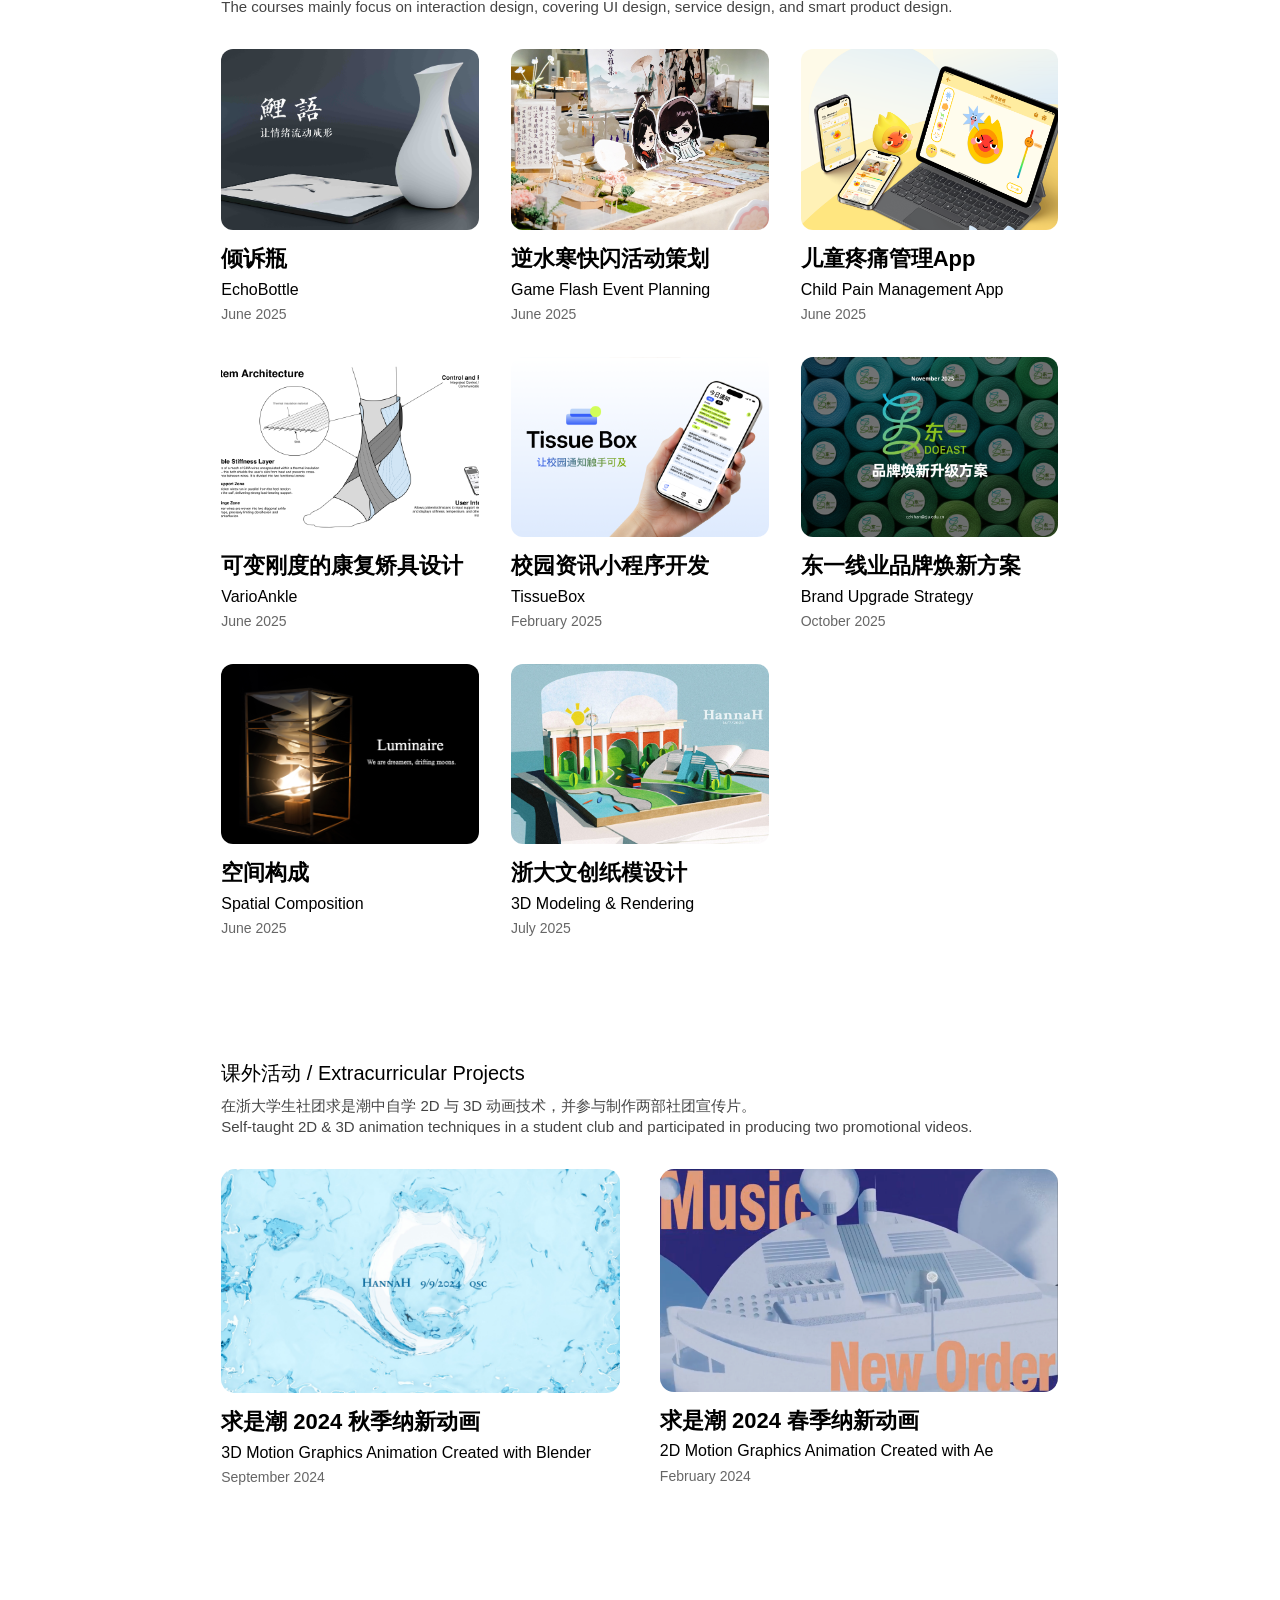
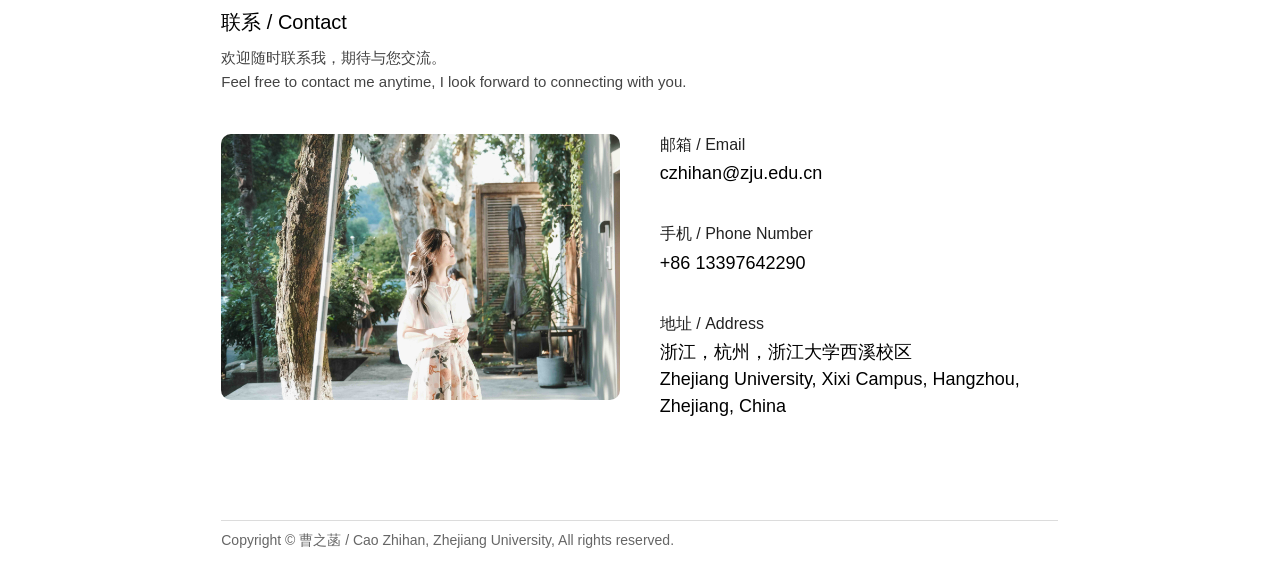
==== commit 17c0c7ce: "文案修改" ====
--- a/index.html
+++ b/index.html
@@ -56,7 +56,7 @@
     <div class="row">
       <div class="col-12 bio">
         <p class="bio-cn">
-          现为浙江大学艺术与科技专业的本科生，学习交互设计方向，有良好美学基础，熟练使用平面设计与三维设计软件。自学前端技术、单片机、数据分析与游戏开发等编程技能，积极参与多个设计与创新项目。参与人机交互领域的科研工作，参与与智能织物、食物交互等有形界面方向研究。
+          现为浙江大学艺术与科技专业的本科生，学习交互设计方向，有良好美学基础，熟练使用平面设计与三维设计软件。自学前端技术、单片机、数据分析与游戏开发等编程技能，积极参与多个设计与创新项目。参与人机交互领域的科研工作，参与过智能织物、食物交互等实体界面方向的研究项目。
         </p>
         <p class="bio-en">
           A undergraduatestudent at Zhejiang University, majoring in Art and Technology, with a focus on interaction design. Possesses a solid foundation in aesthetics and is proficient in using graphic design and 3D design software. Has self-taught skills in front-end development, microcontrollers, data analysis, and game development, and actively participates in various design and innovation projects. Involved in research in the field of human-computer interaction, with experience in projects related to tangible interfaces, including smart textile and food interaction.
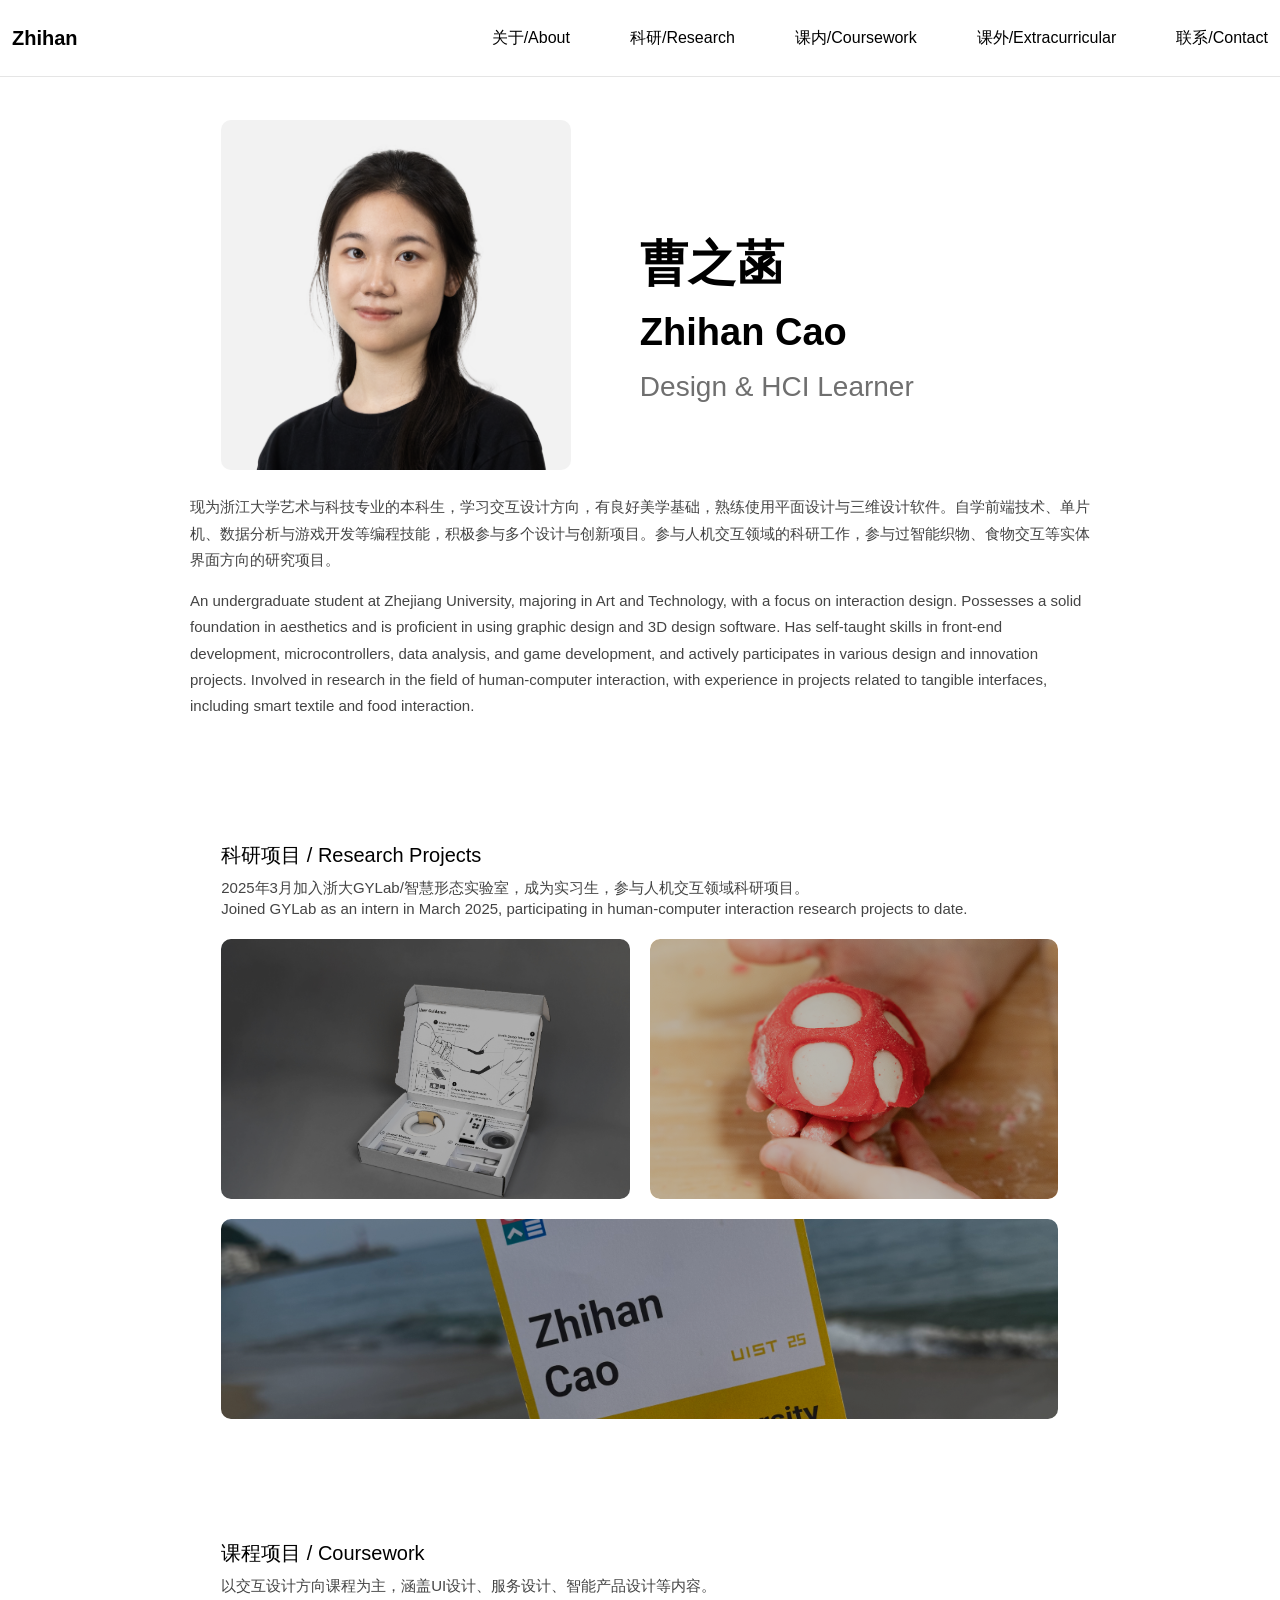
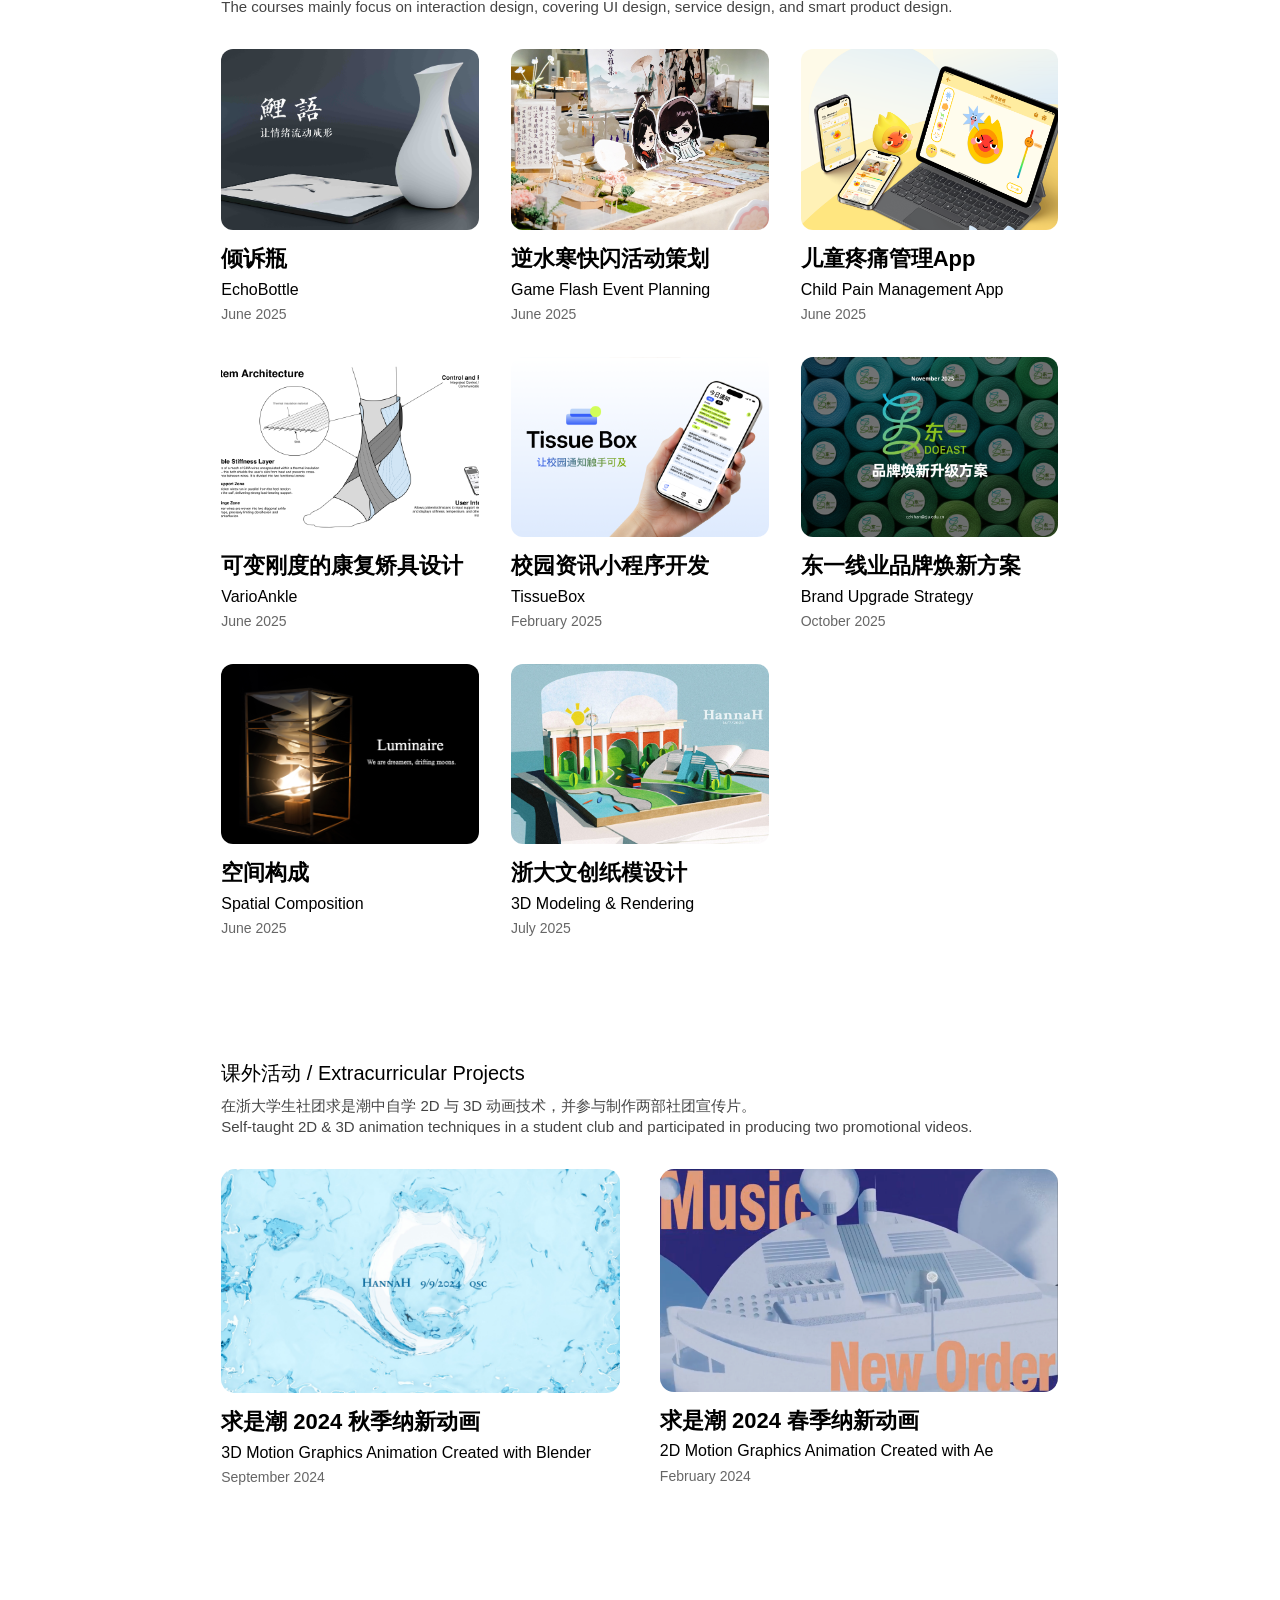
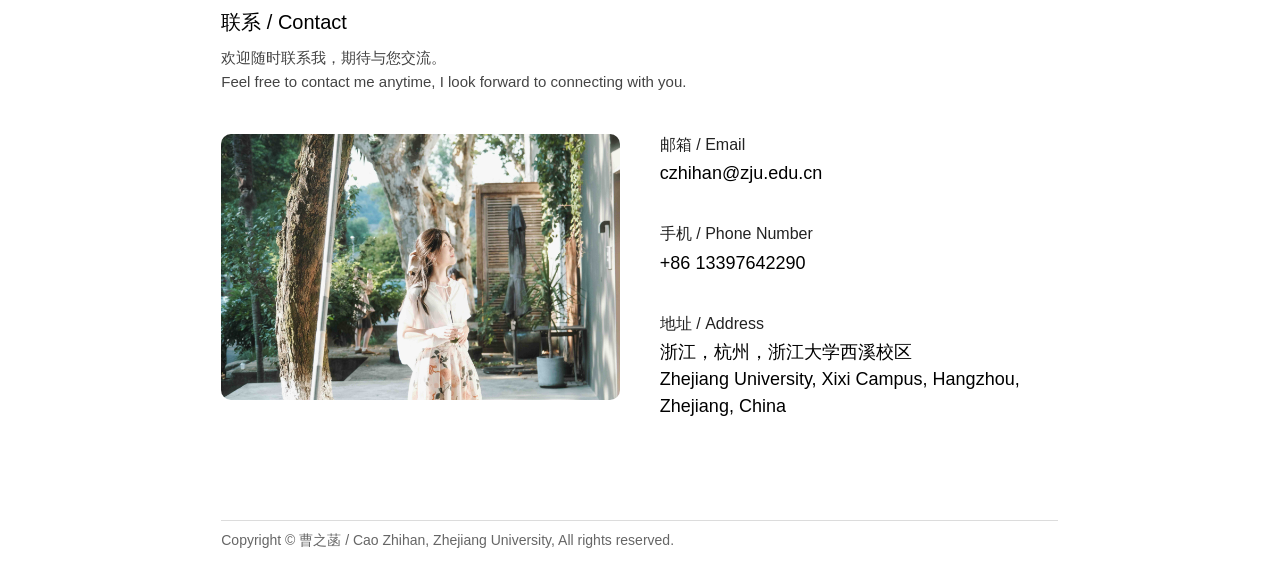
==== commit 59451c99: "增加了footer" ====
--- a/index.html
+++ b/index.html
@@ -59,7 +59,7 @@
           现为浙江大学艺术与科技专业的本科生，学习交互设计方向，有良好美学基础，熟练使用平面设计与三维设计软件。自学前端技术、单片机、数据分析与游戏开发等编程技能，积极参与多个设计与创新项目。参与人机交互领域的科研工作，参与过智能织物、食物交互等实体界面方向的研究项目。
         </p>
         <p class="bio-en">
-          A undergraduatestudent at Zhejiang University, majoring in Art and Technology, with a focus on interaction design. Possesses a solid foundation in aesthetics and is proficient in using graphic design and 3D design software. Has self-taught skills in front-end development, microcontrollers, data analysis, and game development, and actively participates in various design and innovation projects. Involved in research in the field of human-computer interaction, with experience in projects related to tangible interfaces, including smart textile and food interaction.
+          An undergraduate student at Zhejiang University, majoring in Art and Technology, with a focus on interaction design. Possesses a solid foundation in aesthetics and is proficient in using graphic design and 3D design software. Has self-taught skills in front-end development, microcontrollers, data analysis, and game development, and actively participates in various design and innovation projects. Involved in research in the field of human-computer interaction, with experience in projects related to tangible interfaces, including smart textile and food interaction.
         </p>
       </div>
     </div>
@@ -290,7 +290,7 @@
           </a>
 
           <!-- Project 2 -->
-          <a href="extra-spring2024.html" class="extra-card">
+          <a href="/extra/extra-spring2024.html" class="extra-card">
             <div class="extra-media">
               <img class="extra-img" src="/img/extra-2.png" alt="thumbnail">
               <video class="extra-video" 
--- a/style.css
+++ b/style.css
@@ -625,15 +625,17 @@
 
 /* Abstract 文本 */
 .abstract-en {
-  font-size: 18px;
-  line-height: 1.2;
+  font-size: 20px;
+  line-height: 1.3;
   font-family: "SF Pro Display", sans-serif;
-  margin-bottom: 18px;
+  margin-bottom: 10px;
+  font-weight:200;
 }
 
 .abstract-cn {
   font-size: 18px;
-  line-height: 1.2;
+  line-height: 1.4;
   font-family: "Alibaba PuHuiTi 3.0", sans-serif;
   margin-bottom: 80px;
-}
+  font-weight:200;
+}
